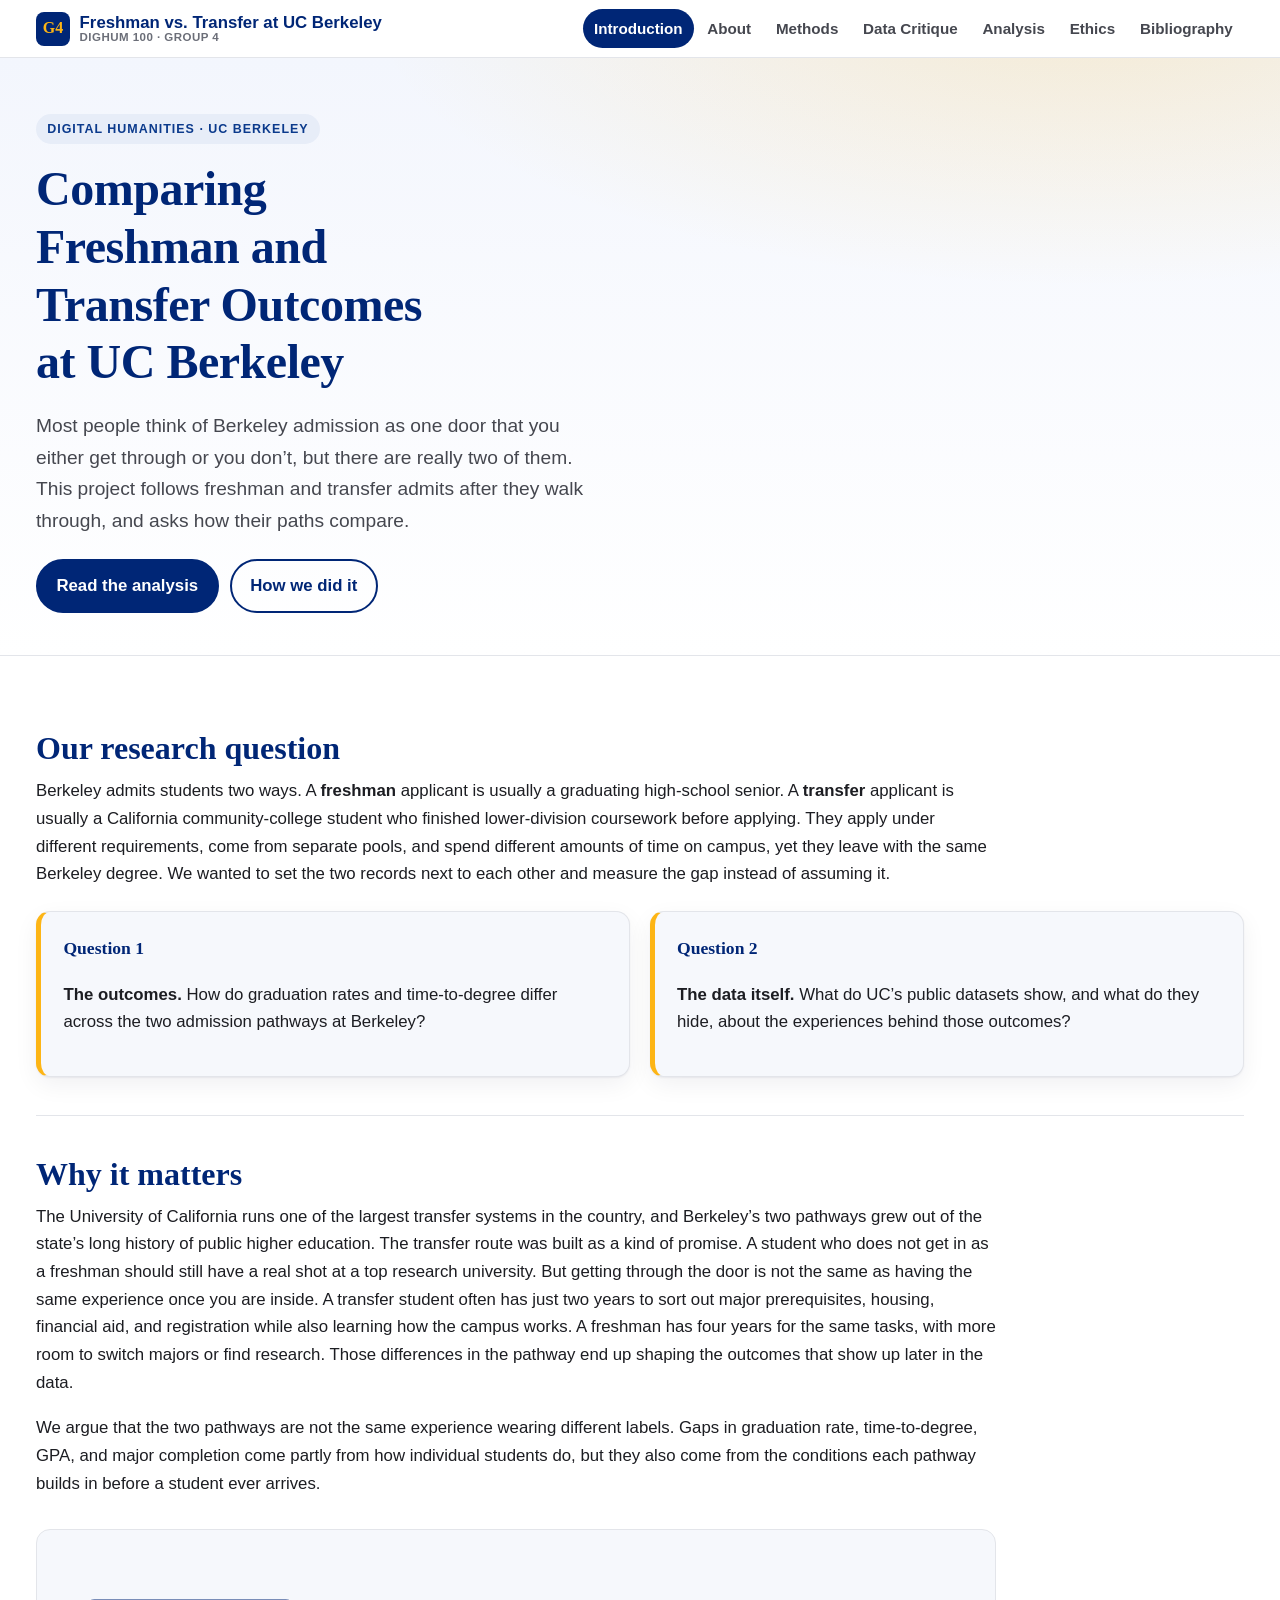
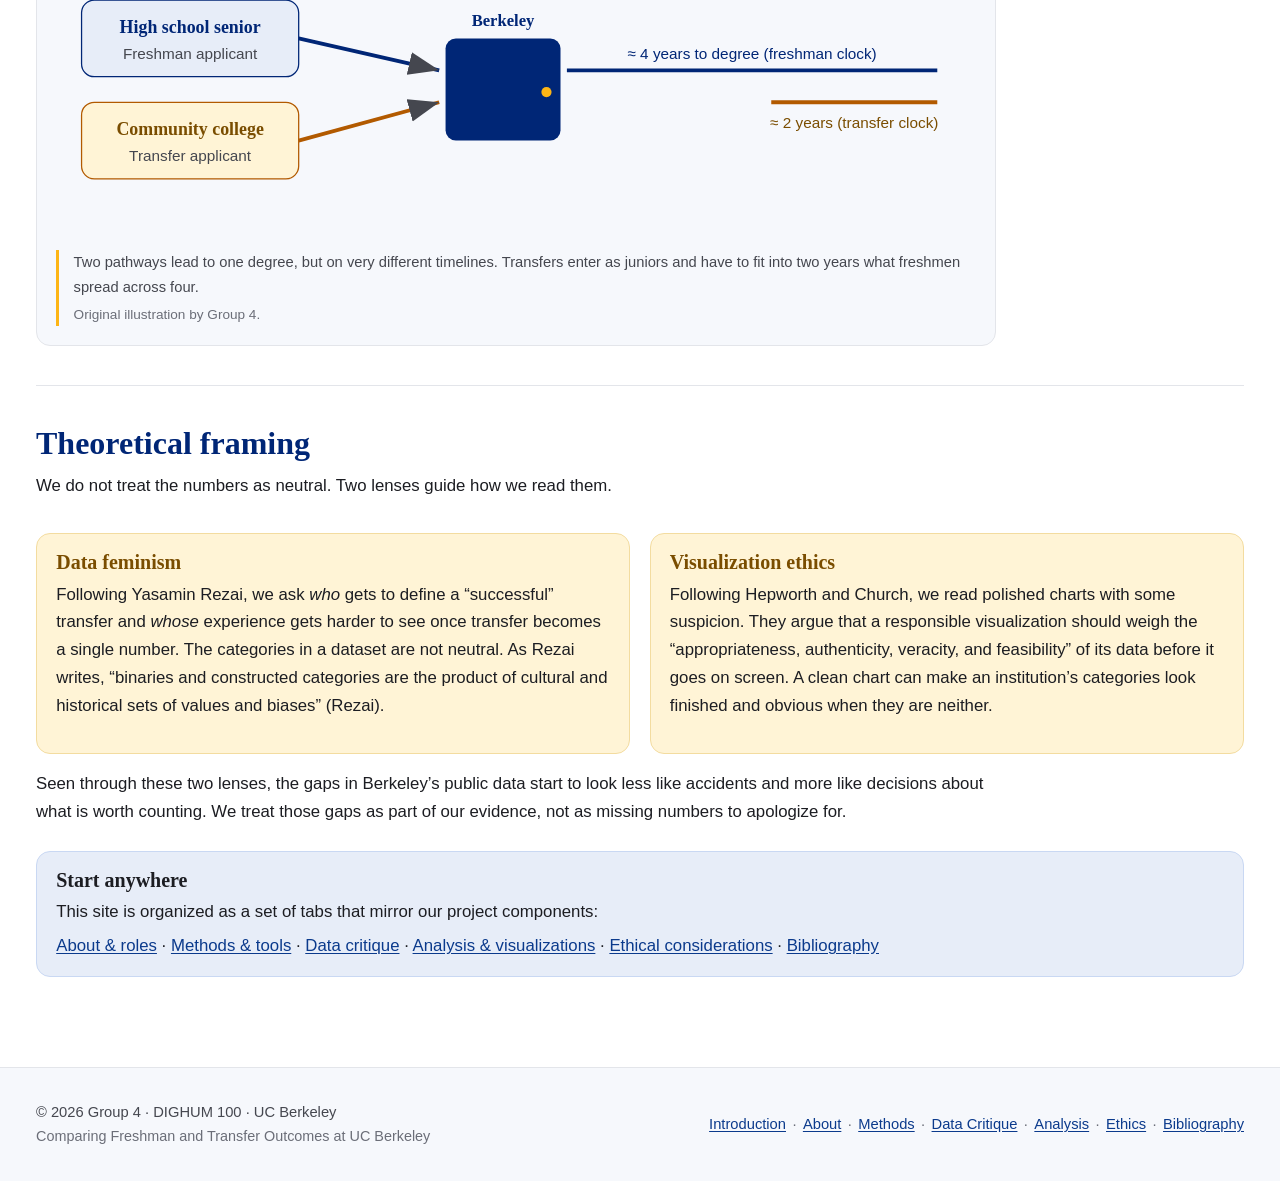
==== index.html @ 66c470dd "Group 4 DH website" ====
<!DOCTYPE html>
<html lang="en">
<head>
  <meta charset="UTF-8" />
  <meta name="viewport" content="width=device-width, initial-scale=1.0" />
  <title>Introduction · Freshman vs. Transfer Outcomes at UC Berkeley</title>
  <meta name="description" content="A Digital Humanities project (DIGHUM 100, Group 4) comparing graduation, time-to-degree, GPA, and major outcomes for UC Berkeley's freshman and transfer admits, and asking what the public data shows and hides." />
  <link rel="stylesheet" href="assets/css/styles.css" />
</head>
<body>
  <a class="skip-link" href="#main">Skip to main content</a>

  <header class="site-header">
    <div class="nav-wrap">
      <a class="brand" href="index.html">
        <span class="mark" aria-hidden="true">G4</span>
        <span class="brand-text">Freshman vs. Transfer at UC&nbsp;Berkeley<small>DIGHUM 100 · Group 4</small></span>
      </a>
      <nav class="site-nav" aria-label="Primary">
        <ul>
          <li><a href="index.html" aria-current="page">Introduction</a></li>
          <li><a href="about.html">About</a></li>
          <li><a href="methods.html">Methods</a></li>
          <li><a href="data-critique.html">Data Critique</a></li>
          <li><a href="analysis.html">Analysis</a></li>
          <li><a href="ethics.html">Ethics</a></li>
          <li><a href="bibliography.html">Bibliography</a></li>
        </ul>
      </nav>
    </div>
  </header>

  <section class="hero">
    <div class="hero-inner">
      <span class="eyebrow">Digital Humanities · UC Berkeley</span>
      <h1>Comparing Freshman and Transfer Outcomes at UC&nbsp;Berkeley</h1>
      <p class="lead">Most people think of Berkeley admission as one door that you either get through or you
        don’t, but there are really two of them. This project follows freshman and transfer admits after they
        walk through, and asks how their paths compare.</p>
      <div class="btn-row">
        <a class="btn" href="analysis.html">Read the analysis</a>
        <a class="btn secondary" href="methods.html">How we did it</a>
      </div>
    </div>
  </section>

  <main id="main" class="container">

    <div class="prose-wide">
      <h2>Our research question</h2>
      <p>Berkeley admits students two ways. A <strong>freshman</strong> applicant is usually a graduating
        high-school senior. A <strong>transfer</strong> applicant is usually a California community-college
        student who finished lower-division coursework before applying. They apply under different requirements,
        come from separate pools, and spend different amounts of time on campus, yet they leave with the same
        Berkeley degree. We wanted to set the two records next to each other and measure the gap instead of
        assuming it.</p>
    </div>

    <div class="grid grid-2" style="margin-top:1.4rem">
      <div class="card rq">
        <p class="num">Question 1</p>
        <p><strong>The outcomes.</strong> How do graduation rates and time-to-degree differ across the two
          admission pathways at Berkeley?</p>
      </div>
      <div class="card rq">
        <p class="num">Question 2</p>
        <p><strong>The data itself.</strong> What do UC’s public datasets show, and what do they hide, about the
          experiences behind those outcomes?</p>
      </div>
    </div>

    <hr class="rule" />

    <div class="prose-wide">
      <h2>Why it matters</h2>
      <p>The University of California runs one of the largest transfer systems in the country, and Berkeley’s two
        pathways grew out of the state’s long history of public higher education. The transfer route was built as
        a kind of promise. A student who does not get in as a freshman should still have a real shot at a top
        research university. But getting through the door is not the same as having the same experience once you
        are inside. A transfer student often has just two years to sort out major prerequisites, housing,
        financial aid, and registration while also learning how the campus works. A freshman has four years for
        the same tasks, with more room to switch majors or find research. Those differences in the pathway end up
        shaping the outcomes that show up later in the data.</p>
      <p>We argue that the two pathways are not the same experience wearing different labels. Gaps in graduation
        rate, time-to-degree, GPA, and major completion come partly from how individual students do, but they
        also come from the conditions each pathway builds in before a student ever arrives.</p>
    </div>

    <figure class="figure float-wide diagram" aria-labelledby="doors-cap">
      <svg viewBox="0 0 720 220" role="img" aria-labelledby="doors-title doors-desc" width="100%">
        <title id="doors-title">Two admission pathways into UC Berkeley</title>
        <desc id="doors-desc">A diagram showing two doors. One is a freshman pathway from high school and the
          other is a transfer pathway from community college. Both lead to the same Berkeley degree, but along
          different timelines.</desc>
        <!-- freshman path -->
        <rect x="20" y="40" width="170" height="60" rx="10" fill="#e7edf8" stroke="#002676"/>
        <text x="105" y="66" text-anchor="middle" font-family="Georgia, serif" font-weight="700" fill="#002676" font-size="14">High school senior</text>
        <text x="105" y="86" text-anchor="middle" fill="#45474f" font-size="12">Freshman applicant</text>
        <!-- transfer path -->
        <rect x="20" y="120" width="170" height="60" rx="10" fill="#fff4d6" stroke="#b25a00"/>
        <text x="105" y="146" text-anchor="middle" font-family="Georgia, serif" font-weight="700" fill="#7a4d00" font-size="14">Community college</text>
        <text x="105" y="166" text-anchor="middle" fill="#45474f" font-size="12">Transfer applicant</text>
        <!-- arrows -->
        <line x1="190" y1="70" x2="300" y2="95" stroke="#002676" stroke-width="3" marker-end="url(#ar)"/>
        <line x1="190" y1="150" x2="300" y2="120" stroke="#b25a00" stroke-width="3" marker-end="url(#ar)"/>
        <defs>
          <marker id="ar" markerWidth="10" markerHeight="10" refX="8" refY="3" orient="auto">
            <path d="M0,0 L8,3 L0,6 Z" fill="#45474f"/>
          </marker>
        </defs>
        <!-- the door -->
        <rect x="305" y="70" width="90" height="80" rx="8" fill="#002676"/>
        <circle cx="384" cy="112" r="4" fill="#fdb515"/>
        <text x="350" y="60" text-anchor="middle" fill="#002676" font-family="Georgia, serif" font-size="13" font-weight="700">Berkeley</text>
        <!-- timelines -->
        <line x1="400" y1="95" x2="690" y2="95" stroke="#002676" stroke-width="3"/>
        <text x="545" y="86" text-anchor="middle" fill="#002676" font-size="12">≈ 4 years to degree (freshman clock)</text>
        <line x1="560" y1="120" x2="690" y2="120" stroke="#b25a00" stroke-width="3"/>
        <text x="625" y="140" text-anchor="middle" fill="#7a4d00" font-size="12">≈ 2 years (transfer clock)</text>
      </svg>
      <figcaption id="doors-cap">Two pathways lead to one degree, but on very different timelines. Transfers
        enter as juniors and have to fit into two years what freshmen spread across four.
        <span class="src">Original illustration by Group 4.</span></figcaption>
    </figure>

    <hr class="rule" />

    <div class="prose-wide">
      <h2>Theoretical framing</h2>
      <p>We do not treat the numbers as neutral. Two lenses guide how we read them.</p>
    </div>

    <div class="grid grid-2">
      <div class="callout lens" style="margin:1rem 0">
        <h3>Data feminism</h3>
        <p>Following Yasamin Rezai, we ask <em>who</em> gets to define a “successful” transfer and <em>whose</em>
          experience gets harder to see once transfer becomes a single number. The categories in a dataset are
          not neutral. As Rezai writes, “binaries and constructed categories are the product of cultural and
          historical sets of values and biases” (Rezai).</p>
      </div>
      <div class="callout lens" style="margin:1rem 0">
        <h3>Visualization ethics</h3>
        <p>Following Hepworth and Church, we read polished charts with some suspicion. They argue that a
          responsible visualization should weigh the “appropriateness, authenticity, veracity, and feasibility”
          of its data before it goes on screen. A clean chart can make an institution’s categories look finished
          and obvious when they are neither.</p>
      </div>
    </div>

    <p class="prose-wide">Seen through these two lenses, the gaps in Berkeley’s public data start to look less
      like accidents and more like decisions about what is worth counting. We treat those gaps as part of our
      evidence, not as missing numbers to apologize for.</p>

    <div class="callout note">
      <h3>Start anywhere</h3>
      <p style="margin-bottom:.4rem">This site is organized as a set of tabs that mirror our project components:</p>
      <p style="margin:0">
        <a href="about.html">About &amp; roles</a> ·
        <a href="methods.html">Methods &amp; tools</a> ·
        <a href="data-critique.html">Data critique</a> ·
        <a href="analysis.html">Analysis &amp; visualizations</a> ·
        <a href="ethics.html">Ethical considerations</a> ·
        <a href="bibliography.html">Bibliography</a>
      </p>
    </div>

  </main>

  <footer class="site-footer">
    <div class="footer-inner">
      <div>© 2026 Group 4 · DIGHUM 100 · UC Berkeley<br>
        <span class="muted small">Comparing Freshman and Transfer Outcomes at UC Berkeley</span></div>
      <nav aria-label="Footer">
        <a href="index.html">Introduction</a><span class="footer-sep" aria-hidden="true">·</span><a href="about.html">About</a><span class="footer-sep" aria-hidden="true">·</span><a href="methods.html">Methods</a><span class="footer-sep" aria-hidden="true">·</span><a href="data-critique.html">Data Critique</a><span class="footer-sep" aria-hidden="true">·</span><a href="analysis.html">Analysis</a><span class="footer-sep" aria-hidden="true">·</span><a href="ethics.html">Ethics</a><span class="footer-sep" aria-hidden="true">·</span><a href="bibliography.html">Bibliography</a>
      </nav>
    </div>
  </footer>
</body>
</html>
---- assets/css/styles.css ----
/* =========================================================================
   Comparing Freshman and Transfer Outcomes at UC Berkeley
   DIGHUM 100 — Group 4
   Shared stylesheet for all pages.
   Palette: UC Berkeley "Berkeley Blue" + "California Gold" (used as accents
   only; gold never carries body text because gold-on-white fails contrast).
   ========================================================================= */

:root {
  --berkeley-blue: #002676;
  --blue-700: #0b3a8c;
  --blue-100: #e7edf8;
  --gold: #fdb515;
  --gold-soft: #fff4d6;
  --ink: #1c1d22;
  --ink-soft: #45474f;
  --muted: #6b6e78;
  --line: #e3e5ea;
  --bg: #ffffff;
  --bg-alt: #f6f8fc;
  --good: #1d7a46;
  --warn: #b25a00;

  --maxw: 78rem;
  --readw: 44rem;          /* comfortable measure for long-form prose */
  --radius: 14px;
  --radius-sm: 8px;
  --shadow: 0 1px 2px rgba(8, 20, 48, .06), 0 8px 24px rgba(8, 20, 48, .06);

  --serif: "Iowan Old Style", "Palatino Linotype", Palatino, Georgia, "Times New Roman", serif;
  --sans: -apple-system, BlinkMacSystemFont, "Segoe UI", Roboto, Helvetica, Arial, sans-serif;
}

/* ---------- reset-ish ---------- */
*, *::before, *::after { box-sizing: border-box; }
html { scroll-behavior: smooth; -webkit-text-size-adjust: 100%; }
@media (prefers-reduced-motion: reduce) {
  html { scroll-behavior: auto; }
  * { animation-duration: .001ms !important; transition-duration: .001ms !important; }
}
body {
  margin: 0;
  font-family: var(--sans);
  color: var(--ink);
  background: var(--bg);
  line-height: 1.65;
  font-size: 1.05rem;
}
img, svg, canvas, iframe { max-width: 100%; }
img { height: auto; }

/* ---------- accessibility helpers ---------- */
.skip-link {
  position: absolute; left: -999px; top: 0; z-index: 100;
  background: var(--berkeley-blue); color: #fff; padding: .7rem 1rem;
  border-radius: 0 0 var(--radius-sm) 0; font-weight: 600;
}
.skip-link:focus { left: 0; }
.visually-hidden {
  position: absolute !important; width: 1px; height: 1px;
  padding: 0; margin: -1px; overflow: hidden; clip: rect(0 0 0 0); white-space: nowrap; border: 0;
}
/* Focus ring uses Berkeley blue (13.6:1 on white, WCAG 2.2 SC 1.4.11 pass) with a
   gold halo so it also reads on dark surfaces like the nav pills. */
:focus-visible { outline: 3px solid var(--berkeley-blue); outline-offset: 2px; box-shadow: 0 0 0 5px rgba(253,181,21,.5); border-radius: 4px; }

/* ---------- links & headings ---------- */
a { color: var(--blue-700); text-underline-offset: 2px; }
a:hover { color: var(--berkeley-blue); }
h1, h2, h3, h4 { font-family: var(--serif); line-height: 1.2; color: var(--berkeley-blue); }
h1 { font-size: clamp(1.9rem, 1.2rem + 2.6vw, 3rem); margin: 0 0 .4em; letter-spacing: -.01em; }
h2 { font-size: clamp(1.4rem, 1.1rem + 1.4vw, 2rem); margin: 2.2rem 0 .6rem; }
h3 { font-size: 1.25rem; margin: 1.6rem 0 .4rem; color: var(--ink); }
p { margin: 0 0 1.1rem; }
.lead { font-size: 1.2rem; color: var(--ink-soft); }
.muted { color: var(--muted); }
.small { font-size: .9rem; }

/* ---------- header / nav ---------- */
.site-header {
  position: sticky; top: 0; z-index: 50;
  background: rgba(255,255,255,.92);
  backdrop-filter: saturate(140%) blur(8px);
  border-bottom: 1px solid var(--line);
}
.nav-wrap {
  max-width: var(--maxw); margin: 0 auto; padding: .55rem 1.25rem;
  display: flex; align-items: center; gap: 1rem; flex-wrap: wrap;
}
.brand { display: flex; align-items: center; gap: .6rem; text-decoration: none; color: var(--berkeley-blue); font-weight: 700; }
.brand .mark {
  width: 34px; height: 34px; border-radius: 8px; flex: none;
  background: var(--berkeley-blue);
  display: grid; place-items: center; color: var(--gold); font-family: var(--serif); font-weight: 800; font-size: 1rem;
}
.brand .brand-text { display: flex; flex-direction: column; line-height: 1.05; }
.brand .brand-text small { font-weight: 600; color: var(--muted); font-size: .72rem; letter-spacing: .04em; text-transform: uppercase; }
.site-nav { margin-left: auto; }
.site-nav ul { list-style: none; display: flex; flex-wrap: wrap; gap: .15rem; margin: 0; padding: 0; }
.site-nav a {
  display: block; padding: .45rem .7rem; border-radius: 999px; text-decoration: none;
  color: var(--ink-soft); font-weight: 600; font-size: .95rem;
}
.site-nav a:hover { background: var(--blue-100); color: var(--berkeley-blue); }
.site-nav a[aria-current="page"] { background: var(--berkeley-blue); color: #fff; }

/* ---------- layout ---------- */
.container { max-width: var(--maxw); margin: 0 auto; padding: 2.4rem 1.25rem 4rem; }
.prose { max-width: var(--readw); }
.prose-wide { max-width: 60rem; }
section { scroll-margin-top: 5rem; }

/* ---------- hero ---------- */
.hero {
  background:
    radial-gradient(1200px 480px at 85% -10%, rgba(253,181,21,.18), transparent 60%),
    linear-gradient(180deg, #f3f6fd 0%, #ffffff 100%);
  border-bottom: 1px solid var(--line);
}
.hero-inner { max-width: var(--maxw); margin: 0 auto; padding: 3.5rem 1.25rem 2.6rem; }
.hero .eyebrow {
  display: inline-block; font-weight: 700; letter-spacing: .08em; text-transform: uppercase;
  font-size: .78rem; color: var(--blue-700); background: var(--blue-100);
  padding: .3rem .7rem; border-radius: 999px; margin-bottom: 1rem;
}
.hero h1 { max-width: 18ch; }
.hero .lead { max-width: 52ch; }

/* ---------- buttons ---------- */
.btn {
  display: inline-flex; align-items: center; gap: .5rem;
  background: var(--berkeley-blue); color: #fff; text-decoration: none;
  padding: .7rem 1.15rem; border-radius: 999px; font-weight: 700; border: 2px solid var(--berkeley-blue);
}
.btn:hover { background: var(--blue-700); color: #fff; }
.btn.secondary { background: transparent; color: var(--berkeley-blue); }
.btn.secondary:hover { background: var(--blue-100); color: var(--berkeley-blue); }
.btn-row { display: flex; flex-wrap: wrap; gap: .7rem; margin-top: 1.4rem; }

/* ---------- cards & grids ---------- */
.grid { display: grid; gap: 1.2rem; }
.grid-2 { grid-template-columns: repeat(auto-fit, minmax(15rem, 1fr)); }
.grid-3 { grid-template-columns: repeat(auto-fit, minmax(16rem, 1fr)); }
.card {
  background: var(--bg); border: 1px solid var(--line); border-radius: var(--radius);
  padding: 1.4rem; box-shadow: var(--shadow);
}
.card h3 { margin-top: 0; }

/* question cards on the home page */
.rq { border-left: 5px solid var(--gold); background: var(--bg-alt); }
.rq .num { font-family: var(--serif); font-weight: 800; color: var(--berkeley-blue); font-size: 1.1rem; }

/* ---------- bios ---------- */
.bio-card { display: flex; flex-direction: column; gap: .5rem; }
.bio-head { display: flex; align-items: center; gap: .8rem; }
.avatar {
  width: 52px; height: 52px; border-radius: 50%; flex: none;
  background: var(--berkeley-blue); color: var(--gold);
  display: grid; place-items: center; font-family: var(--serif); font-weight: 800; font-size: 1.2rem;
}
.bio-card .role { font-weight: 700; color: var(--blue-700); font-size: .9rem; }
.tag {
  display: inline-block; font-size: .8rem; font-weight: 600;
  background: var(--blue-100); color: var(--blue-700); padding: .2rem .55rem; border-radius: 999px; margin: .15rem .15rem 0 0;
}

/* ---------- figures & charts ("splitting-a-sentence") ---------- */
figure.figure { margin: 2rem 0; }
.figure.float-wide { max-width: 60rem; }
.chart-box {
  position: relative; background: var(--bg); border: 1px solid var(--line);
  border-radius: var(--radius); padding: 1rem 1.1rem 1.2rem; box-shadow: var(--shadow);
}
.chart-box canvas { width: 100% !important; }
.chart-title { font-family: var(--serif); font-weight: 700; color: var(--berkeley-blue); margin: .1rem 0 .2rem; font-size: 1.1rem; }
figcaption {
  font-size: .92rem; color: var(--ink-soft); margin-top: .7rem; padding-left: .9rem;
  border-left: 3px solid var(--gold);
}
figcaption .src { color: var(--muted); display: block; margin-top: .3rem; font-size: .85rem; }
details.data-table { margin-top: .7rem; }
details.data-table summary { cursor: pointer; font-weight: 600; color: var(--blue-700); font-size: .9rem; }
table.tbl { border-collapse: collapse; width: 100%; margin-top: .6rem; font-size: .9rem; }
table.tbl th, table.tbl td { border: 1px solid var(--line); padding: .4rem .6rem; text-align: left; }
table.tbl th { background: var(--bg-alt); }

/* ---------- callouts ---------- */
.callout { border-radius: var(--radius); padding: 1rem 1.2rem; margin: 1.6rem 0; border: 1px solid var(--line); }
.callout h3 { margin-top: 0; }
.callout.note { background: var(--blue-100); border-color: #c9d8f3; }
.callout.lens { background: var(--gold-soft); border-color: #f3dca0; }
.callout.lens h3 { color: #7a4d00; }

/* draft / placeholder banner — DELETE before final submission */
.draft-banner {
  background: repeating-linear-gradient(45deg, #fff6e6, #fff6e6 12px, #fdeecb 12px, #fdeecb 24px);
  border: 1px solid #e9c879; color: #7a4d00;
  padding: .7rem 1.1rem; border-radius: var(--radius-sm); font-size: .92rem;
  display: flex; gap: .6rem; align-items: flex-start; margin: 1.4rem 0;
}
.draft-banner strong { color: #6a3d00; }

/* ---------- timeline ---------- */
.timeline { position: relative; margin: 1.6rem 0; padding-left: 1.6rem; border-left: 3px solid var(--blue-100); }
.timeline-item { position: relative; padding: 0 0 1.6rem .4rem; }
.timeline-item::before {
  content: ""; position: absolute; left: calc(-1.6rem - 9px); top: .35rem;
  width: 15px; height: 15px; border-radius: 50%; background: var(--gold); border: 3px solid #fff; box-shadow: 0 0 0 2px var(--gold);
}
.timeline-item .yr { font-family: var(--serif); font-weight: 800; color: var(--berkeley-blue); }
.timeline-item h3 { margin: .1rem 0 .2rem; }

/* ---------- diagram / illustration figures ---------- */
.diagram { background: var(--bg-alt); border: 1px solid var(--line); border-radius: var(--radius); padding: 1.2rem; overflow-x: auto; }
.table-scroll { overflow-x: auto; }

/* ---------- bibliography ---------- */
.bib-group { margin-bottom: 1.8rem; }
.bib-list { list-style: none; padding: 0; margin: 0; }
.bib-list li {
  padding-left: 2.2rem; text-indent: -2.2rem; /* hanging indent, MLA-style */
  margin-bottom: 1rem; line-height: 1.55;
}
.bib-list li a { word-break: break-word; }

/* ---------- misc ---------- */
.kicker { text-transform: uppercase; letter-spacing: .08em; font-size: .8rem; font-weight: 700; color: var(--blue-700); }
hr.rule { border: 0; border-top: 1px solid var(--line); margin: 2.4rem 0; }
.toc { font-size: .95rem; }
.toc a { display: inline-block; padding: .2rem .1rem; }

/* ---------- footer ---------- */
.site-footer { border-top: 1px solid var(--line); background: var(--bg-alt); }
.footer-inner {
  max-width: var(--maxw); margin: 0 auto; padding: 2rem 1.25rem;
  display: flex; flex-wrap: wrap; gap: 1rem 2rem; justify-content: space-between; align-items: center;
  color: var(--ink-soft); font-size: .92rem;
}
.footer-inner nav { display: flex; flex-wrap: wrap; align-items: center; gap: .1rem .4rem; }
.footer-inner nav a { white-space: nowrap; }
.footer-inner nav .footer-sep { color: var(--muted); }

/* ---------- responsive ---------- */
@media (max-width: 720px) {
  body { font-size: 1rem; }
  .site-nav { width: 100%; margin-left: 0; }
  .site-nav ul { justify-content: flex-start; }
  .hero-inner { padding-top: 2.4rem; }
  table.tbl { font-size: .9rem; }
  .table-scroll table.tbl { min-width: 560px; }   /* scroll instead of crushing columns */
  .diagram svg { min-width: 460px; }               /* keep illustration labels legible */
}
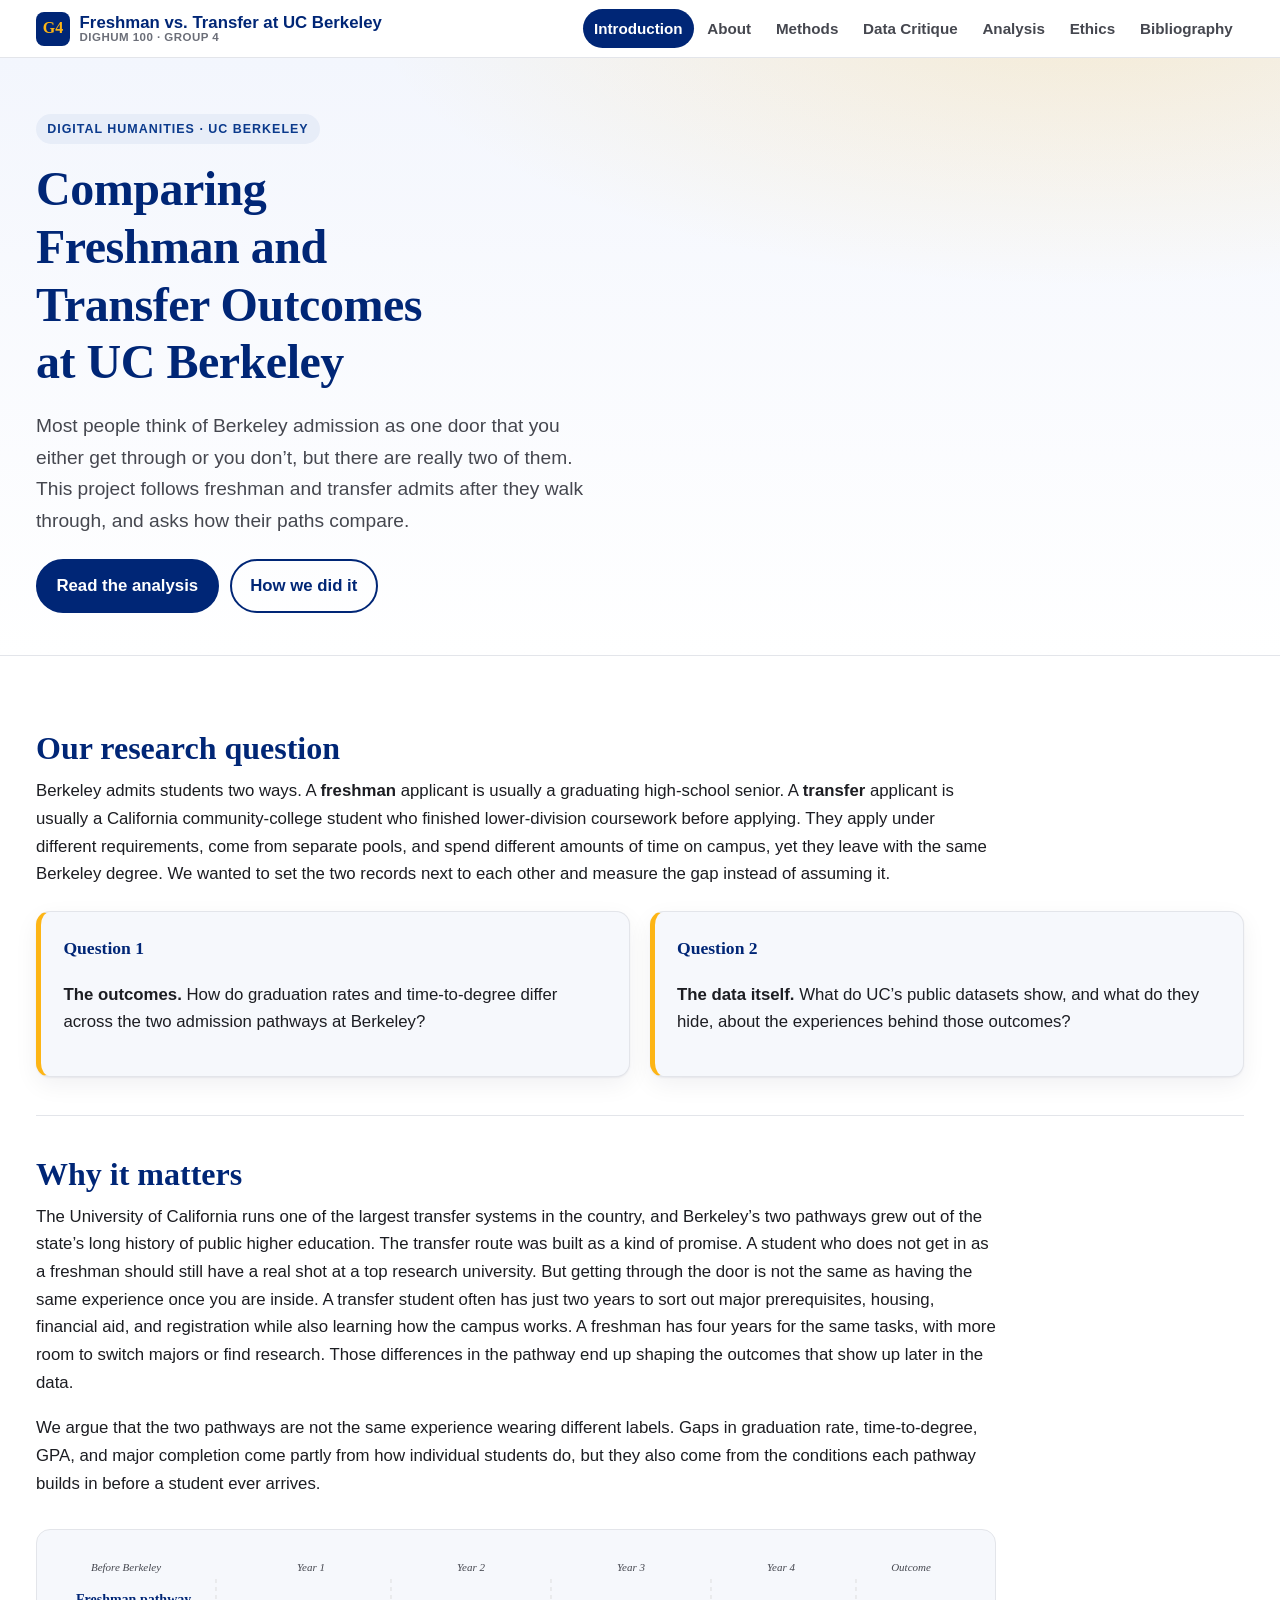
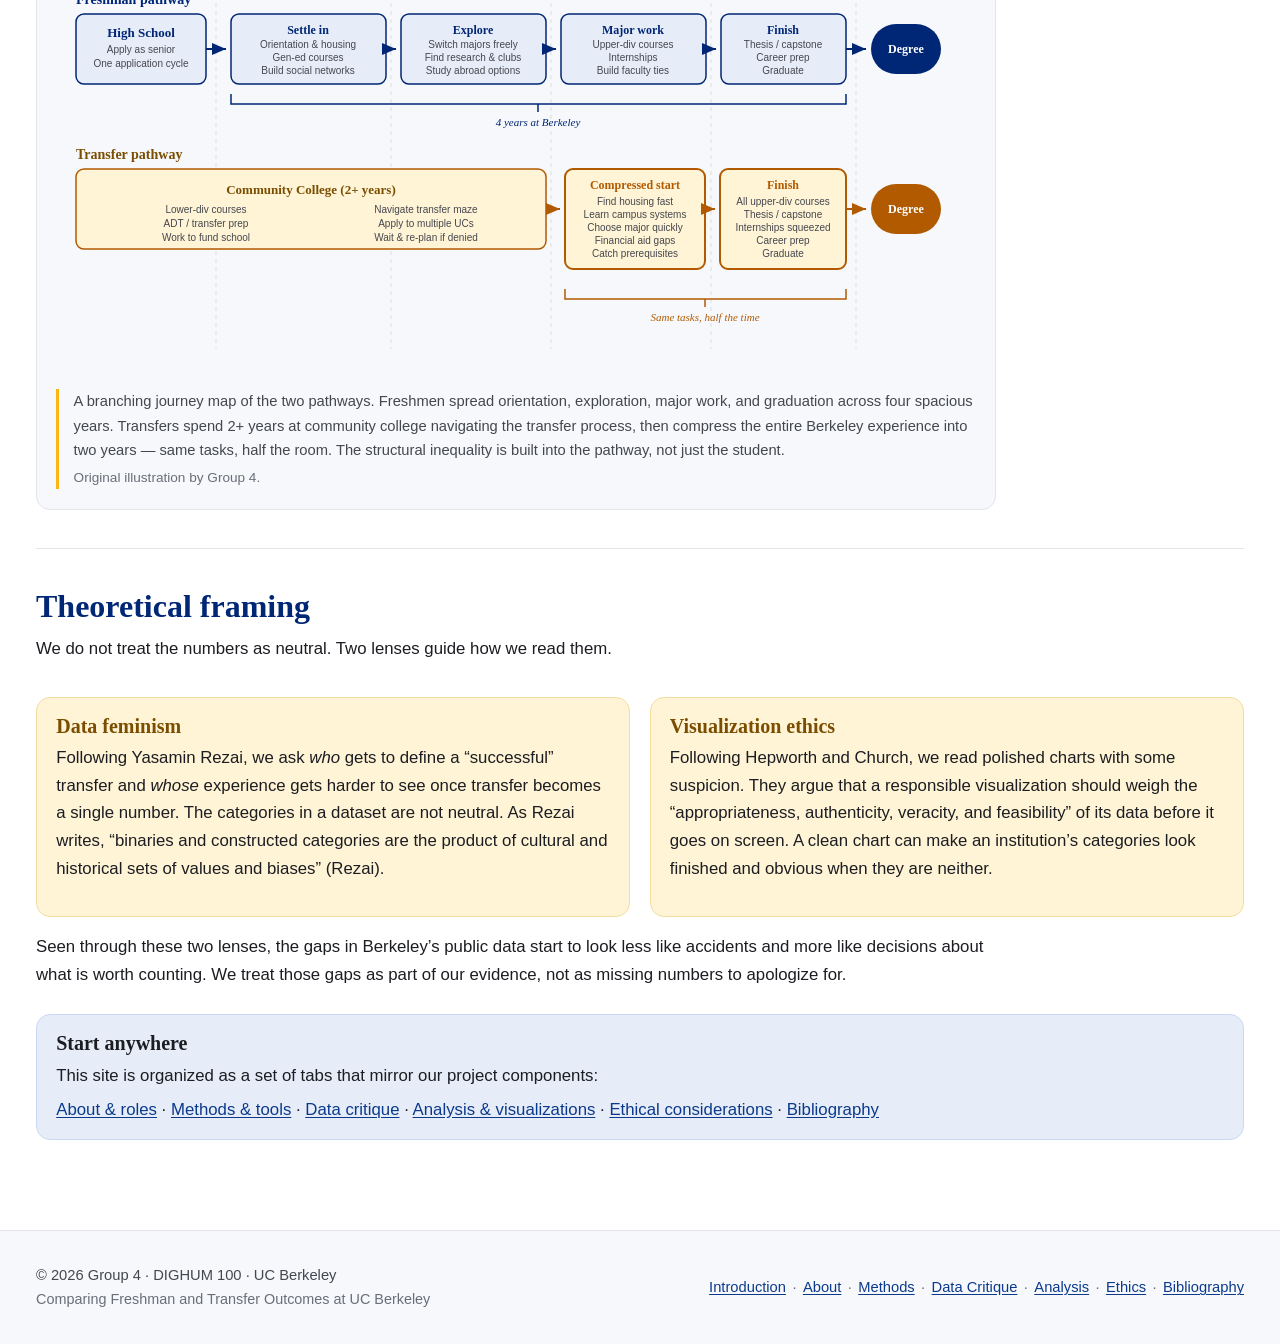
==== commit 90b3e54a: "Replace pathway diagram with branching journey map and update financial pressure chart - Replace sim" ====
--- a/index.html
+++ b/index.html
@@ -87,39 +87,151 @@
     </div>
 
     <figure class="figure float-wide diagram" aria-labelledby="doors-cap">
-      <svg viewBox="0 0 720 220" role="img" aria-labelledby="doors-title doors-desc" width="100%">
-        <title id="doors-title">Two admission pathways into UC Berkeley</title>
-        <desc id="doors-desc">A diagram showing two doors. One is a freshman pathway from high school and the
-          other is a transfer pathway from community college. Both lead to the same Berkeley degree, but along
-          different timelines.</desc>
-        <!-- freshman path -->
-        <rect x="20" y="40" width="170" height="60" rx="10" fill="#e7edf8" stroke="#002676"/>
-        <text x="105" y="66" text-anchor="middle" font-family="Georgia, serif" font-weight="700" fill="#002676" font-size="14">High school senior</text>
-        <text x="105" y="86" text-anchor="middle" fill="#45474f" font-size="12">Freshman applicant</text>
-        <!-- transfer path -->
-        <rect x="20" y="120" width="170" height="60" rx="10" fill="#fff4d6" stroke="#b25a00"/>
-        <text x="105" y="146" text-anchor="middle" font-family="Georgia, serif" font-weight="700" fill="#7a4d00" font-size="14">Community college</text>
-        <text x="105" y="166" text-anchor="middle" fill="#45474f" font-size="12">Transfer applicant</text>
-        <!-- arrows -->
-        <line x1="190" y1="70" x2="300" y2="95" stroke="#002676" stroke-width="3" marker-end="url(#ar)"/>
-        <line x1="190" y1="150" x2="300" y2="120" stroke="#b25a00" stroke-width="3" marker-end="url(#ar)"/>
+      <svg viewBox="0 0 900 420" role="img" aria-labelledby="doors-title doors-desc" width="100%" style="max-width:900px">
+        <title id="doors-title">Branching journey map: freshman vs. transfer pathways</title>
+        <desc id="doors-desc">A branching journey map comparing the freshman and transfer pathways at UC Berkeley. The freshman path spans four spacious years from high school to degree. The transfer path begins at community college, then compresses two years of Berkeley into a narrower space, making the structural inequality visible.</desc>
+
+        <!-- ========== STAGE COLUMN LABELS ========== -->
+        <text x="70" y="22" text-anchor="middle" fill="#45474f" font-size="11" font-family="Georgia, serif" font-style="italic">Before Berkeley</text>
+        <text x="255" y="22" text-anchor="middle" fill="#45474f" font-size="11" font-family="Georgia, serif" font-style="italic">Year 1</text>
+        <text x="415" y="22" text-anchor="middle" fill="#45474f" font-size="11" font-family="Georgia, serif" font-style="italic">Year 2</text>
+        <text x="575" y="22" text-anchor="middle" fill="#45474f" font-size="11" font-family="Georgia, serif" font-style="italic">Year 3</text>
+        <text x="725" y="22" text-anchor="middle" fill="#45474f" font-size="11" font-family="Georgia, serif" font-style="italic">Year 4</text>
+        <text x="855" y="22" text-anchor="middle" fill="#45474f" font-size="11" font-family="Georgia, serif" font-style="italic">Outcome</text>
+
+        <!-- vertical dividers -->
+        <line x1="160" y1="30" x2="160" y2="400" stroke="#ddd" stroke-width="1" stroke-dasharray="4,4"/>
+        <line x1="335" y1="30" x2="335" y2="400" stroke="#ddd" stroke-width="1" stroke-dasharray="4,4"/>
+        <line x1="495" y1="30" x2="495" y2="400" stroke="#ddd" stroke-width="1" stroke-dasharray="4,4"/>
+        <line x1="655" y1="30" x2="655" y2="400" stroke="#ddd" stroke-width="1" stroke-dasharray="4,4"/>
+        <line x1="800" y1="30" x2="800" y2="400" stroke="#ddd" stroke-width="1" stroke-dasharray="4,4"/>
+
+        <!-- ========== FRESHMAN PATH (top, blue) ========== -->
+        <text x="20" y="55" fill="#002676" font-family="Georgia, serif" font-weight="700" font-size="14">Freshman pathway</text>
+
+        <!-- High School -->
+        <rect x="20" y="65" width="130" height="70" rx="8" fill="#e7edf8" stroke="#002676" stroke-width="1.5"/>
+        <text x="85" y="88" text-anchor="middle" font-family="Georgia, serif" font-weight="700" fill="#002676" font-size="13">High School</text>
+        <text x="85" y="104" text-anchor="middle" fill="#45474f" font-size="10">Apply as senior</text>
+        <text x="85" y="118" text-anchor="middle" fill="#45474f" font-size="10">One application cycle</text>
+
+        <!-- Arrow HS → Y1 -->
+        <line x1="150" y1="100" x2="170" y2="100" stroke="#002676" stroke-width="2" marker-end="url(#arBlue)"/>
+
+        <!-- Year 1: Settle in -->
+        <rect x="175" y="65" width="155" height="70" rx="8" fill="#e7edf8" stroke="#002676" stroke-width="1.5"/>
+        <text x="252" y="85" text-anchor="middle" font-family="Georgia, serif" font-weight="700" fill="#002676" font-size="12">Settle in</text>
+        <text x="252" y="99" text-anchor="middle" fill="#45474f" font-size="10">Orientation &amp; housing</text>
+        <text x="252" y="112" text-anchor="middle" fill="#45474f" font-size="10">Gen-ed courses</text>
+        <text x="252" y="125" text-anchor="middle" fill="#45474f" font-size="10">Build social networks</text>
+
+        <!-- Arrow Y1 → Y2 -->
+        <line x1="330" y1="100" x2="340" y2="100" stroke="#002676" stroke-width="2" marker-end="url(#arBlue)"/>
+
+        <!-- Year 2: Explore -->
+        <rect x="345" y="65" width="145" height="70" rx="8" fill="#e7edf8" stroke="#002676" stroke-width="1.5"/>
+        <text x="417" y="85" text-anchor="middle" font-family="Georgia, serif" font-weight="700" fill="#002676" font-size="12">Explore</text>
+        <text x="417" y="99" text-anchor="middle" fill="#45474f" font-size="10">Switch majors freely</text>
+        <text x="417" y="112" text-anchor="middle" fill="#45474f" font-size="10">Find research &amp; clubs</text>
+        <text x="417" y="125" text-anchor="middle" fill="#45474f" font-size="10">Study abroad options</text>
+
+        <!-- Arrow Y2 → Y3 -->
+        <line x1="490" y1="100" x2="500" y2="100" stroke="#002676" stroke-width="2" marker-end="url(#arBlue)"/>
+
+        <!-- Year 3: Major work -->
+        <rect x="505" y="65" width="145" height="70" rx="8" fill="#e7edf8" stroke="#002676" stroke-width="1.5"/>
+        <text x="577" y="85" text-anchor="middle" font-family="Georgia, serif" font-weight="700" fill="#002676" font-size="12">Major work</text>
+        <text x="577" y="99" text-anchor="middle" fill="#45474f" font-size="10">Upper-div courses</text>
+        <text x="577" y="112" text-anchor="middle" fill="#45474f" font-size="10">Internships</text>
+        <text x="577" y="125" text-anchor="middle" fill="#45474f" font-size="10">Build faculty ties</text>
+
+        <!-- Arrow Y3 → Y4 -->
+        <line x1="650" y1="100" x2="660" y2="100" stroke="#002676" stroke-width="2" marker-end="url(#arBlue)"/>
+
+        <!-- Year 4: Finish -->
+        <rect x="665" y="65" width="125" height="70" rx="8" fill="#e7edf8" stroke="#002676" stroke-width="1.5"/>
+        <text x="727" y="85" text-anchor="middle" font-family="Georgia, serif" font-weight="700" fill="#002676" font-size="12">Finish</text>
+        <text x="727" y="99" text-anchor="middle" fill="#45474f" font-size="10">Thesis / capstone</text>
+        <text x="727" y="112" text-anchor="middle" fill="#45474f" font-size="10">Career prep</text>
+        <text x="727" y="125" text-anchor="middle" fill="#45474f" font-size="10">Graduate</text>
+
+        <!-- Arrow Y4 → Degree -->
+        <line x1="790" y1="100" x2="810" y2="100" stroke="#002676" stroke-width="2" marker-end="url(#arBlue)"/>
+
+        <!-- Degree (freshman) -->
+        <rect x="815" y="75" width="70" height="50" rx="25" fill="#002676"/>
+        <text x="850" y="104" text-anchor="middle" fill="#fff" font-family="Georgia, serif" font-weight="700" font-size="12">Degree</text>
+
+        <!-- ========== TRANSFER PATH (bottom, gold/brown) ========== -->
+        <text x="20" y="210" fill="#7a4d00" font-family="Georgia, serif" font-weight="700" font-size="14">Transfer pathway</text>
+
+        <!-- Community College (spans Years 1-2 width) -->
+        <rect x="20" y="220" width="470" height="80" rx="8" fill="#fff4d6" stroke="#b25a00" stroke-width="1.5"/>
+        <text x="255" y="245" text-anchor="middle" font-family="Georgia, serif" font-weight="700" fill="#7a4d00" font-size="13">Community College (2+ years)</text>
+        <text x="150" y="264" text-anchor="middle" fill="#45474f" font-size="10">Lower-div courses</text>
+        <text x="150" y="278" text-anchor="middle" fill="#45474f" font-size="10">ADT / transfer prep</text>
+        <text x="150" y="292" text-anchor="middle" fill="#45474f" font-size="10">Work to fund school</text>
+        <text x="370" y="264" text-anchor="middle" fill="#45474f" font-size="10">Navigate transfer maze</text>
+        <text x="370" y="278" text-anchor="middle" fill="#45474f" font-size="10">Apply to multiple UCs</text>
+        <text x="370" y="292" text-anchor="middle" fill="#45474f" font-size="10">Wait &amp; re-plan if denied</text>
+
+        <!-- Arrow CCC → Y3 -->
+        <line x1="490" y1="260" x2="504" y2="260" stroke="#b25a00" stroke-width="2" marker-end="url(#arGold)"/>
+
+        <!-- Year 3: Compressed start (narrower!) -->
+        <rect x="509" y="220" width="140" height="100" rx="8" fill="#fff4d6" stroke="#b25a00" stroke-width="2"/>
+        <!-- "compressed" label -->
+        <text x="579" y="240" text-anchor="middle" font-family="Georgia, serif" font-weight="700" fill="#b25a00" font-size="12">Compressed start</text>
+        <text x="579" y="256" text-anchor="middle" fill="#45474f" font-size="10">Find housing fast</text>
+        <text x="579" y="269" text-anchor="middle" fill="#45474f" font-size="10">Learn campus systems</text>
+        <text x="579" y="282" text-anchor="middle" fill="#45474f" font-size="10">Choose major quickly</text>
+        <text x="579" y="295" text-anchor="middle" fill="#45474f" font-size="10">Financial aid gaps</text>
+        <text x="579" y="308" text-anchor="middle" fill="#45474f" font-size="10">Catch prerequisites</text>
+
+        <!-- Arrow Y3 → Y4 -->
+        <line x1="649" y1="260" x2="659" y2="260" stroke="#b25a00" stroke-width="2" marker-end="url(#arGold)"/>
+
+        <!-- Year 4: Finish (narrower!) -->
+        <rect x="664" y="220" width="126" height="100" rx="8" fill="#fff4d6" stroke="#b25a00" stroke-width="2"/>
+        <text x="727" y="240" text-anchor="middle" font-family="Georgia, serif" font-weight="700" fill="#b25a00" font-size="12">Finish</text>
+        <text x="727" y="256" text-anchor="middle" fill="#45474f" font-size="10">All upper-div courses</text>
+        <text x="727" y="269" text-anchor="middle" fill="#45474f" font-size="10">Thesis / capstone</text>
+        <text x="727" y="282" text-anchor="middle" fill="#45474f" font-size="10">Internships squeezed</text>
+        <text x="727" y="295" text-anchor="middle" fill="#45474f" font-size="10">Career prep</text>
+        <text x="727" y="308" text-anchor="middle" fill="#45474f" font-size="10">Graduate</text>
+
+        <!-- Arrow Y4 → Degree -->
+        <line x1="790" y1="260" x2="810" y2="260" stroke="#b25a00" stroke-width="2" marker-end="url(#arGold)"/>
+
+        <!-- Degree (transfer) -->
+        <rect x="815" y="235" width="70" height="50" rx="25" fill="#b25a00"/>
+        <text x="850" y="264" text-anchor="middle" fill="#fff" font-family="Georgia, serif" font-weight="700" font-size="12">Degree</text>
+
+        <!-- ========== ANNOTATION: structural compression ========== -->
+        <!-- Bracket showing the compressed space -->
+        <path d="M509,340 L509,350 L790,350 L790,340" fill="none" stroke="#b25a00" stroke-width="1.5"/>
+        <line x1="649" y1="350" x2="649" y2="358" stroke="#b25a00" stroke-width="1.5"/>
+        <text x="649" y="372" text-anchor="middle" fill="#b25a00" font-size="11" font-family="Georgia, serif" font-style="italic">Same tasks, half the time</text>
+
+        <!-- Bracket showing freshman's full space -->
+        <path d="M175,145 L175,155 L790,155 L790,145" fill="none" stroke="#002676" stroke-width="1.5"/>
+        <line x1="482" y1="155" x2="482" y2="163" stroke="#002676" stroke-width="1.5"/>
+        <text x="482" y="177" text-anchor="middle" fill="#002676" font-size="11" font-family="Georgia, serif" font-style="italic">4 years at Berkeley</text>
+
+        <!-- ========== ARROW MARKERS ========== -->
         <defs>
-          <marker id="ar" markerWidth="10" markerHeight="10" refX="8" refY="3" orient="auto">
-            <path d="M0,0 L8,3 L0,6 Z" fill="#45474f"/>
+          <marker id="arBlue" markerWidth="8" markerHeight="8" refX="7" refY="3" orient="auto">
+            <path d="M0,0 L7,3 L0,6 Z" fill="#002676"/>
+          </marker>
+          <marker id="arGold" markerWidth="8" markerHeight="8" refX="7" refY="3" orient="auto">
+            <path d="M0,0 L7,3 L0,6 Z" fill="#b25a00"/>
           </marker>
         </defs>
-        <!-- the door -->
-        <rect x="305" y="70" width="90" height="80" rx="8" fill="#002676"/>
-        <circle cx="384" cy="112" r="4" fill="#fdb515"/>
-        <text x="350" y="60" text-anchor="middle" fill="#002676" font-family="Georgia, serif" font-size="13" font-weight="700">Berkeley</text>
-        <!-- timelines -->
-        <line x1="400" y1="95" x2="690" y2="95" stroke="#002676" stroke-width="3"/>
-        <text x="545" y="86" text-anchor="middle" fill="#002676" font-size="12">≈ 4 years to degree (freshman clock)</text>
-        <line x1="560" y1="120" x2="690" y2="120" stroke="#b25a00" stroke-width="3"/>
-        <text x="625" y="140" text-anchor="middle" fill="#7a4d00" font-size="12">≈ 2 years (transfer clock)</text>
       </svg>
-      <figcaption id="doors-cap">Two pathways lead to one degree, but on very different timelines. Transfers
-        enter as juniors and have to fit into two years what freshmen spread across four.
+      <figcaption id="doors-cap">A branching journey map of the two pathways. Freshmen spread orientation, exploration,
+        major work, and graduation across four spacious years. Transfers spend 2+ years at community college navigating
+        the transfer process, then compress the entire Berkeley experience into two years — same tasks, half the room.
+        The structural inequality is built into the pathway, not just the student.
         <span class="src">Original illustration by Group 4.</span></figcaption>
     </figure>
 
--- a/assets/css/styles.css
+++ b/assets/css/styles.css
@@ -155,7 +155,7 @@
 .bio-card { display: flex; flex-direction: column; gap: .5rem; }
 .bio-head { display: flex; align-items: center; gap: .8rem; }
 .avatar {
-  width: 52px; height: 52px; border-radius: 50%; flex: none;
+  width: 52px; height: 52px; border-radius: 50%; flex: none; object-fit: cover;
   background: var(--berkeley-blue); color: var(--gold);
   display: grid; place-items: center; font-family: var(--serif); font-weight: 800; font-size: 1.2rem;
 }
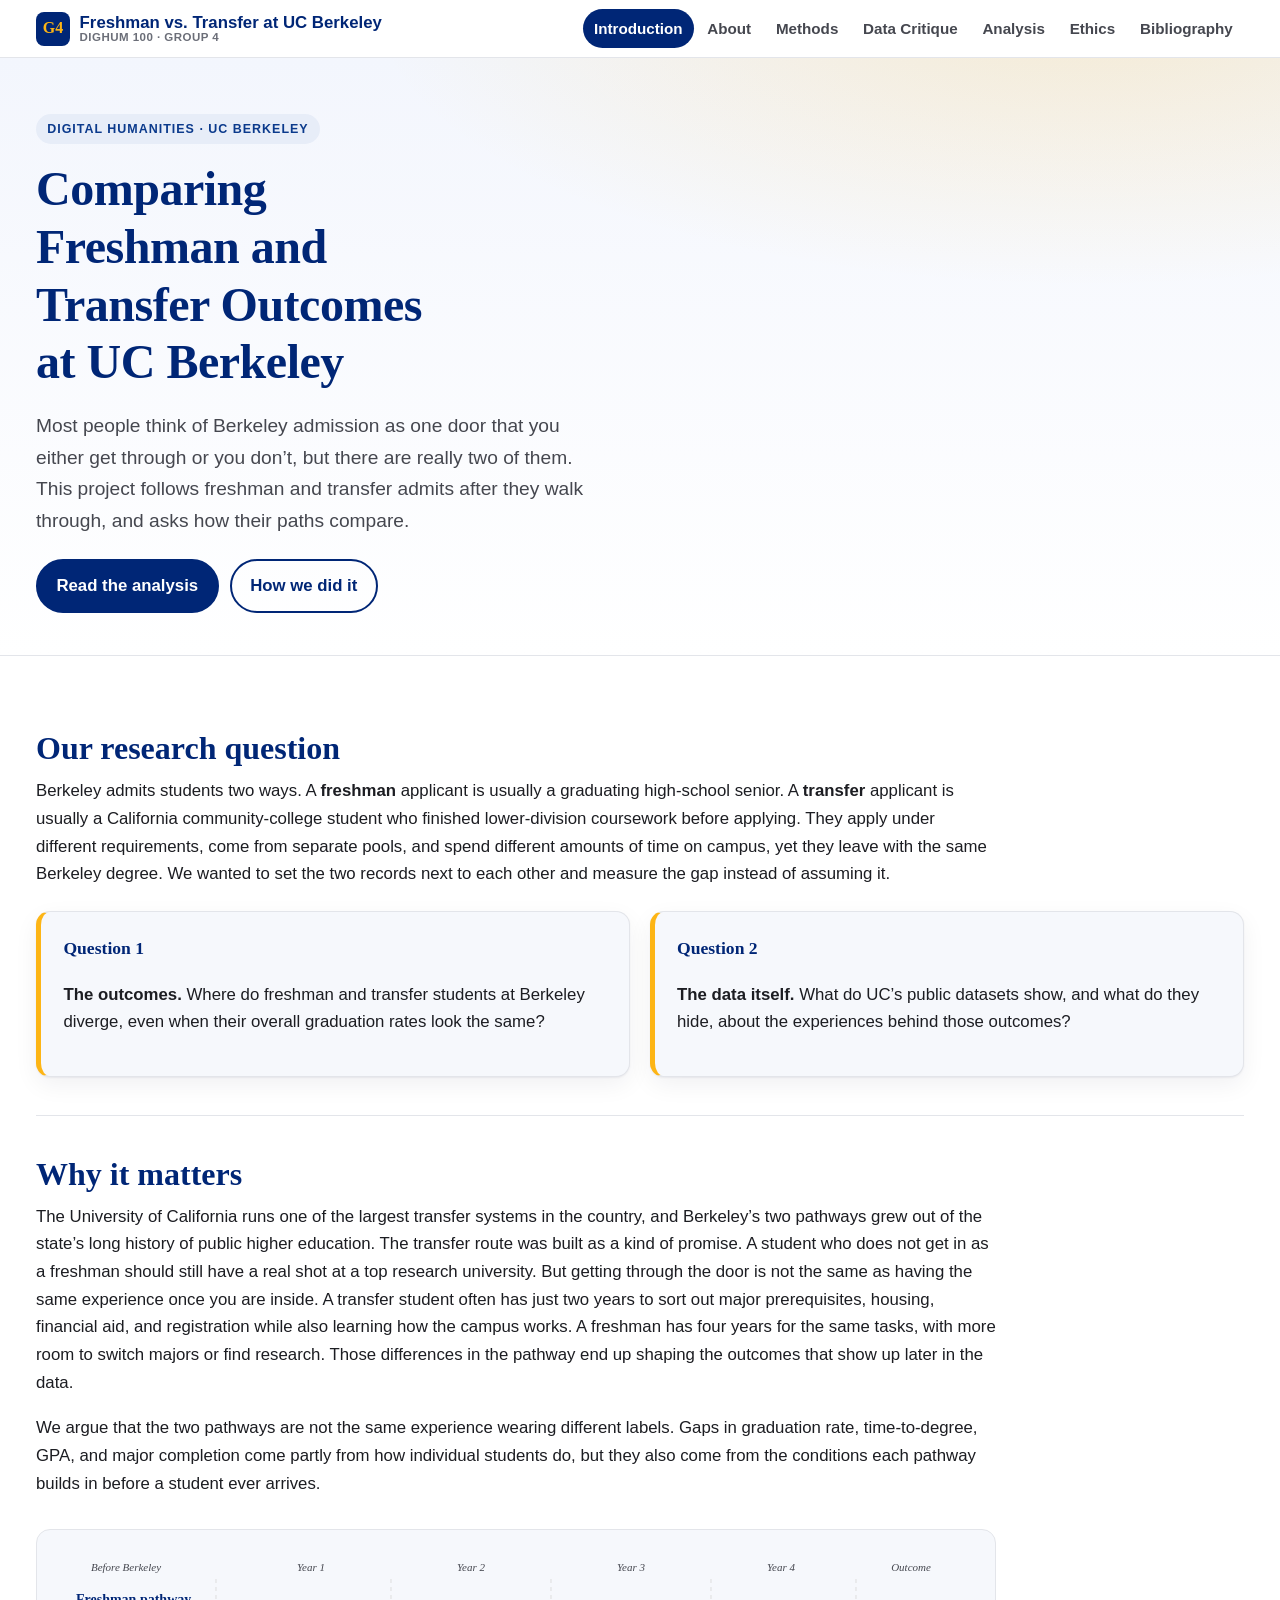
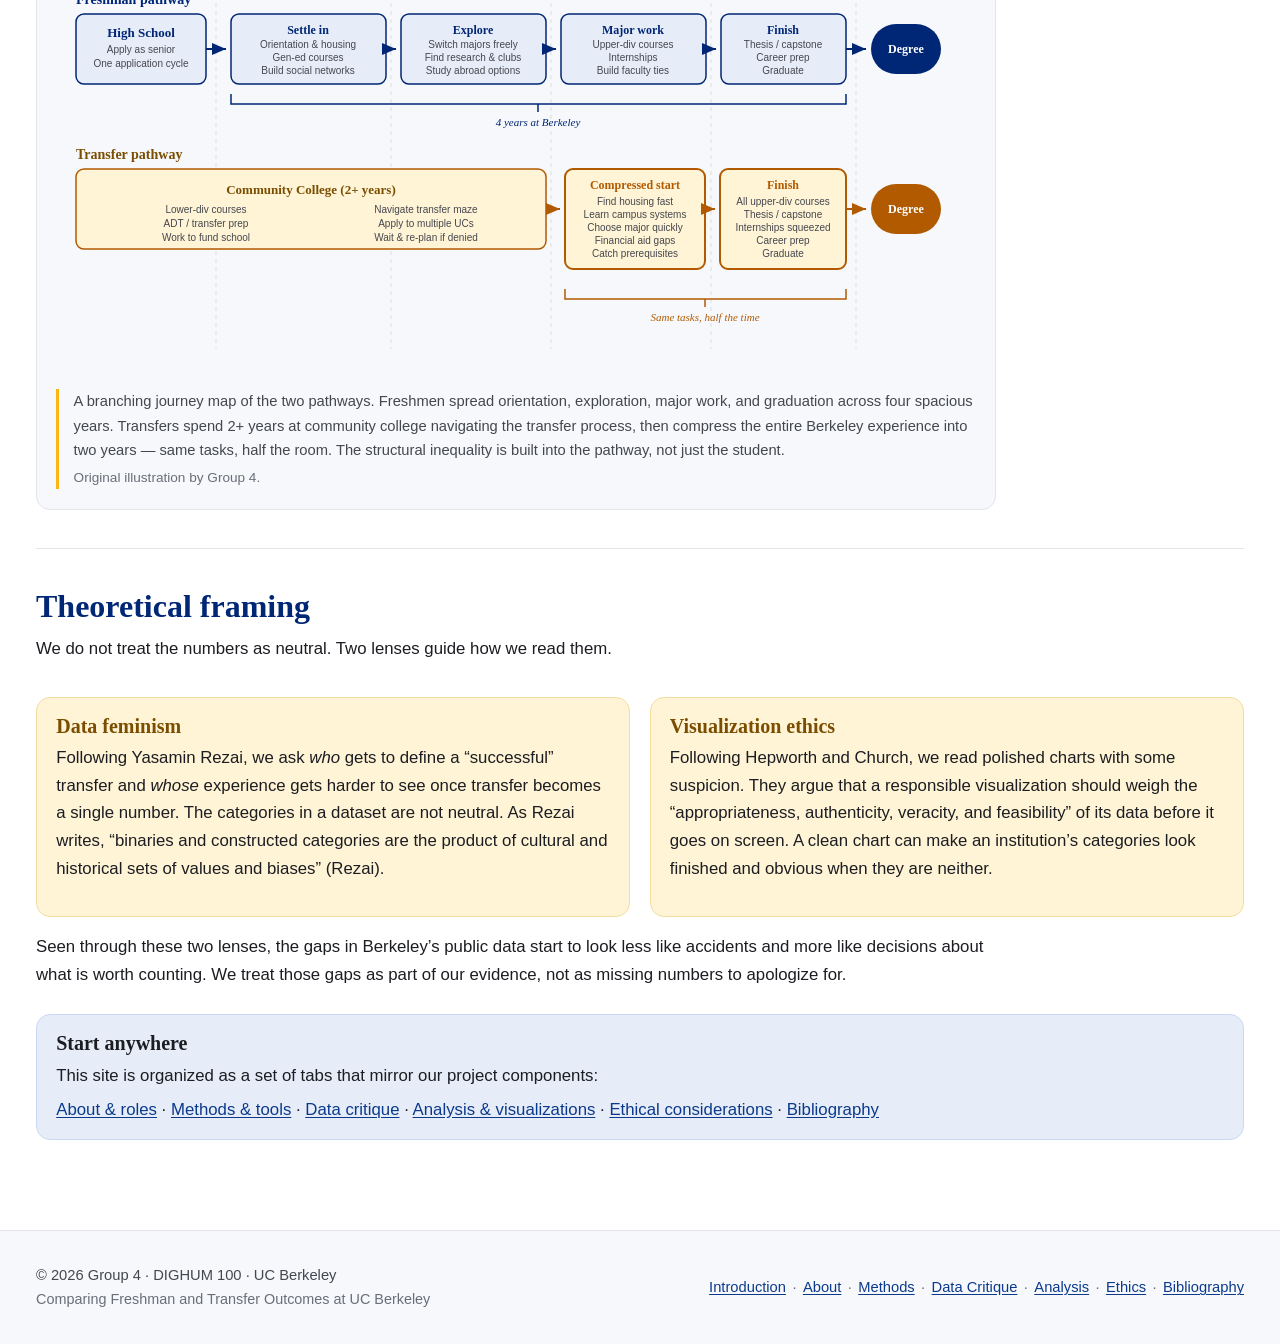
==== commit fe6b2878: "edited research question" ====
--- a/index.html
+++ b/index.html
@@ -1,12 +1,15 @@
 <!DOCTYPE html>
 <html lang="en">
+
 <head>
   <meta charset="UTF-8" />
   <meta name="viewport" content="width=device-width, initial-scale=1.0" />
   <title>Introduction · Freshman vs. Transfer Outcomes at UC Berkeley</title>
-  <meta name="description" content="A Digital Humanities project (DIGHUM 100, Group 4) comparing graduation, time-to-degree, GPA, and major outcomes for UC Berkeley's freshman and transfer admits, and asking what the public data shows and hides." />
+  <meta name="description"
+    content="A Digital Humanities project (DIGHUM 100, Group 4) comparing graduation, time-to-degree, GPA, and major outcomes for UC Berkeley's freshman and transfer admits, and asking what the public data shows and hides." />
   <link rel="stylesheet" href="assets/css/styles.css" />
 </head>
+
 <body>
   <a class="skip-link" href="#main">Skip to main content</a>
 
@@ -59,8 +62,8 @@
     <div class="grid grid-2" style="margin-top:1.4rem">
       <div class="card rq">
         <p class="num">Question 1</p>
-        <p><strong>The outcomes.</strong> How do graduation rates and time-to-degree differ across the two
-          admission pathways at Berkeley?</p>
+        <p><strong>The outcomes.</strong> Where do freshman and transfer students at Berkeley diverge,
+          even when their overall graduation rates look the same?</p>
       </div>
       <div class="card rq">
         <p class="num">Question 2</p>
@@ -87,87 +90,106 @@
     </div>
 
     <figure class="figure float-wide diagram" aria-labelledby="doors-cap">
-      <svg viewBox="0 0 900 420" role="img" aria-labelledby="doors-title doors-desc" width="100%" style="max-width:900px">
+      <svg viewBox="0 0 900 420" role="img" aria-labelledby="doors-title doors-desc" width="100%"
+        style="max-width:900px">
         <title id="doors-title">Branching journey map: freshman vs. transfer pathways</title>
-        <desc id="doors-desc">A branching journey map comparing the freshman and transfer pathways at UC Berkeley. The freshman path spans four spacious years from high school to degree. The transfer path begins at community college, then compresses two years of Berkeley into a narrower space, making the structural inequality visible.</desc>
+        <desc id="doors-desc">A branching journey map comparing the freshman and transfer pathways at UC Berkeley. The
+          freshman path spans four spacious years from high school to degree. The transfer path begins at community
+          college, then compresses two years of Berkeley into a narrower space, making the structural inequality
+          visible.</desc>
 
         <!-- ========== STAGE COLUMN LABELS ========== -->
-        <text x="70" y="22" text-anchor="middle" fill="#45474f" font-size="11" font-family="Georgia, serif" font-style="italic">Before Berkeley</text>
-        <text x="255" y="22" text-anchor="middle" fill="#45474f" font-size="11" font-family="Georgia, serif" font-style="italic">Year 1</text>
-        <text x="415" y="22" text-anchor="middle" fill="#45474f" font-size="11" font-family="Georgia, serif" font-style="italic">Year 2</text>
-        <text x="575" y="22" text-anchor="middle" fill="#45474f" font-size="11" font-family="Georgia, serif" font-style="italic">Year 3</text>
-        <text x="725" y="22" text-anchor="middle" fill="#45474f" font-size="11" font-family="Georgia, serif" font-style="italic">Year 4</text>
-        <text x="855" y="22" text-anchor="middle" fill="#45474f" font-size="11" font-family="Georgia, serif" font-style="italic">Outcome</text>
+        <text x="70" y="22" text-anchor="middle" fill="#45474f" font-size="11" font-family="Georgia, serif"
+          font-style="italic">Before Berkeley</text>
+        <text x="255" y="22" text-anchor="middle" fill="#45474f" font-size="11" font-family="Georgia, serif"
+          font-style="italic">Year 1</text>
+        <text x="415" y="22" text-anchor="middle" fill="#45474f" font-size="11" font-family="Georgia, serif"
+          font-style="italic">Year 2</text>
+        <text x="575" y="22" text-anchor="middle" fill="#45474f" font-size="11" font-family="Georgia, serif"
+          font-style="italic">Year 3</text>
+        <text x="725" y="22" text-anchor="middle" fill="#45474f" font-size="11" font-family="Georgia, serif"
+          font-style="italic">Year 4</text>
+        <text x="855" y="22" text-anchor="middle" fill="#45474f" font-size="11" font-family="Georgia, serif"
+          font-style="italic">Outcome</text>
 
         <!-- vertical dividers -->
-        <line x1="160" y1="30" x2="160" y2="400" stroke="#ddd" stroke-width="1" stroke-dasharray="4,4"/>
-        <line x1="335" y1="30" x2="335" y2="400" stroke="#ddd" stroke-width="1" stroke-dasharray="4,4"/>
-        <line x1="495" y1="30" x2="495" y2="400" stroke="#ddd" stroke-width="1" stroke-dasharray="4,4"/>
-        <line x1="655" y1="30" x2="655" y2="400" stroke="#ddd" stroke-width="1" stroke-dasharray="4,4"/>
-        <line x1="800" y1="30" x2="800" y2="400" stroke="#ddd" stroke-width="1" stroke-dasharray="4,4"/>
+        <line x1="160" y1="30" x2="160" y2="400" stroke="#ddd" stroke-width="1" stroke-dasharray="4,4" />
+        <line x1="335" y1="30" x2="335" y2="400" stroke="#ddd" stroke-width="1" stroke-dasharray="4,4" />
+        <line x1="495" y1="30" x2="495" y2="400" stroke="#ddd" stroke-width="1" stroke-dasharray="4,4" />
+        <line x1="655" y1="30" x2="655" y2="400" stroke="#ddd" stroke-width="1" stroke-dasharray="4,4" />
+        <line x1="800" y1="30" x2="800" y2="400" stroke="#ddd" stroke-width="1" stroke-dasharray="4,4" />
 
         <!-- ========== FRESHMAN PATH (top, blue) ========== -->
-        <text x="20" y="55" fill="#002676" font-family="Georgia, serif" font-weight="700" font-size="14">Freshman pathway</text>
+        <text x="20" y="55" fill="#002676" font-family="Georgia, serif" font-weight="700" font-size="14">Freshman
+          pathway</text>
 
         <!-- High School -->
-        <rect x="20" y="65" width="130" height="70" rx="8" fill="#e7edf8" stroke="#002676" stroke-width="1.5"/>
-        <text x="85" y="88" text-anchor="middle" font-family="Georgia, serif" font-weight="700" fill="#002676" font-size="13">High School</text>
+        <rect x="20" y="65" width="130" height="70" rx="8" fill="#e7edf8" stroke="#002676" stroke-width="1.5" />
+        <text x="85" y="88" text-anchor="middle" font-family="Georgia, serif" font-weight="700" fill="#002676"
+          font-size="13">High School</text>
         <text x="85" y="104" text-anchor="middle" fill="#45474f" font-size="10">Apply as senior</text>
         <text x="85" y="118" text-anchor="middle" fill="#45474f" font-size="10">One application cycle</text>
 
         <!-- Arrow HS → Y1 -->
-        <line x1="150" y1="100" x2="170" y2="100" stroke="#002676" stroke-width="2" marker-end="url(#arBlue)"/>
+        <line x1="150" y1="100" x2="170" y2="100" stroke="#002676" stroke-width="2" marker-end="url(#arBlue)" />
 
         <!-- Year 1: Settle in -->
-        <rect x="175" y="65" width="155" height="70" rx="8" fill="#e7edf8" stroke="#002676" stroke-width="1.5"/>
-        <text x="252" y="85" text-anchor="middle" font-family="Georgia, serif" font-weight="700" fill="#002676" font-size="12">Settle in</text>
+        <rect x="175" y="65" width="155" height="70" rx="8" fill="#e7edf8" stroke="#002676" stroke-width="1.5" />
+        <text x="252" y="85" text-anchor="middle" font-family="Georgia, serif" font-weight="700" fill="#002676"
+          font-size="12">Settle in</text>
         <text x="252" y="99" text-anchor="middle" fill="#45474f" font-size="10">Orientation &amp; housing</text>
         <text x="252" y="112" text-anchor="middle" fill="#45474f" font-size="10">Gen-ed courses</text>
         <text x="252" y="125" text-anchor="middle" fill="#45474f" font-size="10">Build social networks</text>
 
         <!-- Arrow Y1 → Y2 -->
-        <line x1="330" y1="100" x2="340" y2="100" stroke="#002676" stroke-width="2" marker-end="url(#arBlue)"/>
+        <line x1="330" y1="100" x2="340" y2="100" stroke="#002676" stroke-width="2" marker-end="url(#arBlue)" />
 
         <!-- Year 2: Explore -->
-        <rect x="345" y="65" width="145" height="70" rx="8" fill="#e7edf8" stroke="#002676" stroke-width="1.5"/>
-        <text x="417" y="85" text-anchor="middle" font-family="Georgia, serif" font-weight="700" fill="#002676" font-size="12">Explore</text>
+        <rect x="345" y="65" width="145" height="70" rx="8" fill="#e7edf8" stroke="#002676" stroke-width="1.5" />
+        <text x="417" y="85" text-anchor="middle" font-family="Georgia, serif" font-weight="700" fill="#002676"
+          font-size="12">Explore</text>
         <text x="417" y="99" text-anchor="middle" fill="#45474f" font-size="10">Switch majors freely</text>
         <text x="417" y="112" text-anchor="middle" fill="#45474f" font-size="10">Find research &amp; clubs</text>
         <text x="417" y="125" text-anchor="middle" fill="#45474f" font-size="10">Study abroad options</text>
 
         <!-- Arrow Y2 → Y3 -->
-        <line x1="490" y1="100" x2="500" y2="100" stroke="#002676" stroke-width="2" marker-end="url(#arBlue)"/>
+        <line x1="490" y1="100" x2="500" y2="100" stroke="#002676" stroke-width="2" marker-end="url(#arBlue)" />
 
         <!-- Year 3: Major work -->
-        <rect x="505" y="65" width="145" height="70" rx="8" fill="#e7edf8" stroke="#002676" stroke-width="1.5"/>
-        <text x="577" y="85" text-anchor="middle" font-family="Georgia, serif" font-weight="700" fill="#002676" font-size="12">Major work</text>
+        <rect x="505" y="65" width="145" height="70" rx="8" fill="#e7edf8" stroke="#002676" stroke-width="1.5" />
+        <text x="577" y="85" text-anchor="middle" font-family="Georgia, serif" font-weight="700" fill="#002676"
+          font-size="12">Major work</text>
         <text x="577" y="99" text-anchor="middle" fill="#45474f" font-size="10">Upper-div courses</text>
         <text x="577" y="112" text-anchor="middle" fill="#45474f" font-size="10">Internships</text>
         <text x="577" y="125" text-anchor="middle" fill="#45474f" font-size="10">Build faculty ties</text>
 
         <!-- Arrow Y3 → Y4 -->
-        <line x1="650" y1="100" x2="660" y2="100" stroke="#002676" stroke-width="2" marker-end="url(#arBlue)"/>
+        <line x1="650" y1="100" x2="660" y2="100" stroke="#002676" stroke-width="2" marker-end="url(#arBlue)" />
 
         <!-- Year 4: Finish -->
-        <rect x="665" y="65" width="125" height="70" rx="8" fill="#e7edf8" stroke="#002676" stroke-width="1.5"/>
-        <text x="727" y="85" text-anchor="middle" font-family="Georgia, serif" font-weight="700" fill="#002676" font-size="12">Finish</text>
+        <rect x="665" y="65" width="125" height="70" rx="8" fill="#e7edf8" stroke="#002676" stroke-width="1.5" />
+        <text x="727" y="85" text-anchor="middle" font-family="Georgia, serif" font-weight="700" fill="#002676"
+          font-size="12">Finish</text>
         <text x="727" y="99" text-anchor="middle" fill="#45474f" font-size="10">Thesis / capstone</text>
         <text x="727" y="112" text-anchor="middle" fill="#45474f" font-size="10">Career prep</text>
         <text x="727" y="125" text-anchor="middle" fill="#45474f" font-size="10">Graduate</text>
 
         <!-- Arrow Y4 → Degree -->
-        <line x1="790" y1="100" x2="810" y2="100" stroke="#002676" stroke-width="2" marker-end="url(#arBlue)"/>
+        <line x1="790" y1="100" x2="810" y2="100" stroke="#002676" stroke-width="2" marker-end="url(#arBlue)" />
 
         <!-- Degree (freshman) -->
-        <rect x="815" y="75" width="70" height="50" rx="25" fill="#002676"/>
-        <text x="850" y="104" text-anchor="middle" fill="#fff" font-family="Georgia, serif" font-weight="700" font-size="12">Degree</text>
+        <rect x="815" y="75" width="70" height="50" rx="25" fill="#002676" />
+        <text x="850" y="104" text-anchor="middle" fill="#fff" font-family="Georgia, serif" font-weight="700"
+          font-size="12">Degree</text>
 
         <!-- ========== TRANSFER PATH (bottom, gold/brown) ========== -->
-        <text x="20" y="210" fill="#7a4d00" font-family="Georgia, serif" font-weight="700" font-size="14">Transfer pathway</text>
+        <text x="20" y="210" fill="#7a4d00" font-family="Georgia, serif" font-weight="700" font-size="14">Transfer
+          pathway</text>
 
         <!-- Community College (spans Years 1-2 width) -->
-        <rect x="20" y="220" width="470" height="80" rx="8" fill="#fff4d6" stroke="#b25a00" stroke-width="1.5"/>
-        <text x="255" y="245" text-anchor="middle" font-family="Georgia, serif" font-weight="700" fill="#7a4d00" font-size="13">Community College (2+ years)</text>
+        <rect x="20" y="220" width="470" height="80" rx="8" fill="#fff4d6" stroke="#b25a00" stroke-width="1.5" />
+        <text x="255" y="245" text-anchor="middle" font-family="Georgia, serif" font-weight="700" fill="#7a4d00"
+          font-size="13">Community College (2+ years)</text>
         <text x="150" y="264" text-anchor="middle" fill="#45474f" font-size="10">Lower-div courses</text>
         <text x="150" y="278" text-anchor="middle" fill="#45474f" font-size="10">ADT / transfer prep</text>
         <text x="150" y="292" text-anchor="middle" fill="#45474f" font-size="10">Work to fund school</text>
@@ -176,12 +198,13 @@
         <text x="370" y="292" text-anchor="middle" fill="#45474f" font-size="10">Wait &amp; re-plan if denied</text>
 
         <!-- Arrow CCC → Y3 -->
-        <line x1="490" y1="260" x2="504" y2="260" stroke="#b25a00" stroke-width="2" marker-end="url(#arGold)"/>
+        <line x1="490" y1="260" x2="504" y2="260" stroke="#b25a00" stroke-width="2" marker-end="url(#arGold)" />
 
         <!-- Year 3: Compressed start (narrower!) -->
-        <rect x="509" y="220" width="140" height="100" rx="8" fill="#fff4d6" stroke="#b25a00" stroke-width="2"/>
+        <rect x="509" y="220" width="140" height="100" rx="8" fill="#fff4d6" stroke="#b25a00" stroke-width="2" />
         <!-- "compressed" label -->
-        <text x="579" y="240" text-anchor="middle" font-family="Georgia, serif" font-weight="700" fill="#b25a00" font-size="12">Compressed start</text>
+        <text x="579" y="240" text-anchor="middle" font-family="Georgia, serif" font-weight="700" fill="#b25a00"
+          font-size="12">Compressed start</text>
         <text x="579" y="256" text-anchor="middle" fill="#45474f" font-size="10">Find housing fast</text>
         <text x="579" y="269" text-anchor="middle" fill="#45474f" font-size="10">Learn campus systems</text>
         <text x="579" y="282" text-anchor="middle" fill="#45474f" font-size="10">Choose major quickly</text>
@@ -189,11 +212,12 @@
         <text x="579" y="308" text-anchor="middle" fill="#45474f" font-size="10">Catch prerequisites</text>
 
         <!-- Arrow Y3 → Y4 -->
-        <line x1="649" y1="260" x2="659" y2="260" stroke="#b25a00" stroke-width="2" marker-end="url(#arGold)"/>
+        <line x1="649" y1="260" x2="659" y2="260" stroke="#b25a00" stroke-width="2" marker-end="url(#arGold)" />
 
         <!-- Year 4: Finish (narrower!) -->
-        <rect x="664" y="220" width="126" height="100" rx="8" fill="#fff4d6" stroke="#b25a00" stroke-width="2"/>
-        <text x="727" y="240" text-anchor="middle" font-family="Georgia, serif" font-weight="700" fill="#b25a00" font-size="12">Finish</text>
+        <rect x="664" y="220" width="126" height="100" rx="8" fill="#fff4d6" stroke="#b25a00" stroke-width="2" />
+        <text x="727" y="240" text-anchor="middle" font-family="Georgia, serif" font-weight="700" fill="#b25a00"
+          font-size="12">Finish</text>
         <text x="727" y="256" text-anchor="middle" fill="#45474f" font-size="10">All upper-div courses</text>
         <text x="727" y="269" text-anchor="middle" fill="#45474f" font-size="10">Thesis / capstone</text>
         <text x="727" y="282" text-anchor="middle" fill="#45474f" font-size="10">Internships squeezed</text>
@@ -201,30 +225,33 @@
         <text x="727" y="308" text-anchor="middle" fill="#45474f" font-size="10">Graduate</text>
 
         <!-- Arrow Y4 → Degree -->
-        <line x1="790" y1="260" x2="810" y2="260" stroke="#b25a00" stroke-width="2" marker-end="url(#arGold)"/>
+        <line x1="790" y1="260" x2="810" y2="260" stroke="#b25a00" stroke-width="2" marker-end="url(#arGold)" />
 
         <!-- Degree (transfer) -->
-        <rect x="815" y="235" width="70" height="50" rx="25" fill="#b25a00"/>
-        <text x="850" y="264" text-anchor="middle" fill="#fff" font-family="Georgia, serif" font-weight="700" font-size="12">Degree</text>
+        <rect x="815" y="235" width="70" height="50" rx="25" fill="#b25a00" />
+        <text x="850" y="264" text-anchor="middle" fill="#fff" font-family="Georgia, serif" font-weight="700"
+          font-size="12">Degree</text>
 
         <!-- ========== ANNOTATION: structural compression ========== -->
         <!-- Bracket showing the compressed space -->
-        <path d="M509,340 L509,350 L790,350 L790,340" fill="none" stroke="#b25a00" stroke-width="1.5"/>
-        <line x1="649" y1="350" x2="649" y2="358" stroke="#b25a00" stroke-width="1.5"/>
-        <text x="649" y="372" text-anchor="middle" fill="#b25a00" font-size="11" font-family="Georgia, serif" font-style="italic">Same tasks, half the time</text>
+        <path d="M509,340 L509,350 L790,350 L790,340" fill="none" stroke="#b25a00" stroke-width="1.5" />
+        <line x1="649" y1="350" x2="649" y2="358" stroke="#b25a00" stroke-width="1.5" />
+        <text x="649" y="372" text-anchor="middle" fill="#b25a00" font-size="11" font-family="Georgia, serif"
+          font-style="italic">Same tasks, half the time</text>
 
         <!-- Bracket showing freshman's full space -->
-        <path d="M175,145 L175,155 L790,155 L790,145" fill="none" stroke="#002676" stroke-width="1.5"/>
-        <line x1="482" y1="155" x2="482" y2="163" stroke="#002676" stroke-width="1.5"/>
-        <text x="482" y="177" text-anchor="middle" fill="#002676" font-size="11" font-family="Georgia, serif" font-style="italic">4 years at Berkeley</text>
+        <path d="M175,145 L175,155 L790,155 L790,145" fill="none" stroke="#002676" stroke-width="1.5" />
+        <line x1="482" y1="155" x2="482" y2="163" stroke="#002676" stroke-width="1.5" />
+        <text x="482" y="177" text-anchor="middle" fill="#002676" font-size="11" font-family="Georgia, serif"
+          font-style="italic">4 years at Berkeley</text>
 
         <!-- ========== ARROW MARKERS ========== -->
         <defs>
           <marker id="arBlue" markerWidth="8" markerHeight="8" refX="7" refY="3" orient="auto">
-            <path d="M0,0 L7,3 L0,6 Z" fill="#002676"/>
+            <path d="M0,0 L7,3 L0,6 Z" fill="#002676" />
           </marker>
           <marker id="arGold" markerWidth="8" markerHeight="8" refX="7" refY="3" orient="auto">
-            <path d="M0,0 L7,3 L0,6 Z" fill="#b25a00"/>
+            <path d="M0,0 L7,3 L0,6 Z" fill="#b25a00" />
           </marker>
         </defs>
       </svg>
@@ -232,7 +259,8 @@
         major work, and graduation across four spacious years. Transfers spend 2+ years at community college navigating
         the transfer process, then compress the entire Berkeley experience into two years — same tasks, half the room.
         The structural inequality is built into the pathway, not just the student.
-        <span class="src">Original illustration by Group 4.</span></figcaption>
+        <span class="src">Original illustration by Group 4.</span>
+      </figcaption>
     </figure>
 
     <hr class="rule" />
@@ -281,11 +309,19 @@
   <footer class="site-footer">
     <div class="footer-inner">
       <div>© 2026 Group 4 · DIGHUM 100 · UC Berkeley<br>
-        <span class="muted small">Comparing Freshman and Transfer Outcomes at UC Berkeley</span></div>
+        <span class="muted small">Comparing Freshman and Transfer Outcomes at UC Berkeley</span>
+      </div>
       <nav aria-label="Footer">
-        <a href="index.html">Introduction</a><span class="footer-sep" aria-hidden="true">·</span><a href="about.html">About</a><span class="footer-sep" aria-hidden="true">·</span><a href="methods.html">Methods</a><span class="footer-sep" aria-hidden="true">·</span><a href="data-critique.html">Data Critique</a><span class="footer-sep" aria-hidden="true">·</span><a href="analysis.html">Analysis</a><span class="footer-sep" aria-hidden="true">·</span><a href="ethics.html">Ethics</a><span class="footer-sep" aria-hidden="true">·</span><a href="bibliography.html">Bibliography</a>
+        <a href="index.html">Introduction</a><span class="footer-sep" aria-hidden="true">·</span><a
+          href="about.html">About</a><span class="footer-sep" aria-hidden="true">·</span><a
+          href="methods.html">Methods</a><span class="footer-sep" aria-hidden="true">·</span><a
+          href="data-critique.html">Data Critique</a><span class="footer-sep" aria-hidden="true">·</span><a
+          href="analysis.html">Analysis</a><span class="footer-sep" aria-hidden="true">·</span><a
+          href="ethics.html">Ethics</a><span class="footer-sep" aria-hidden="true">·</span><a
+          href="bibliography.html">Bibliography</a>
       </nav>
     </div>
   </footer>
 </body>
-</html>
+
+</html>
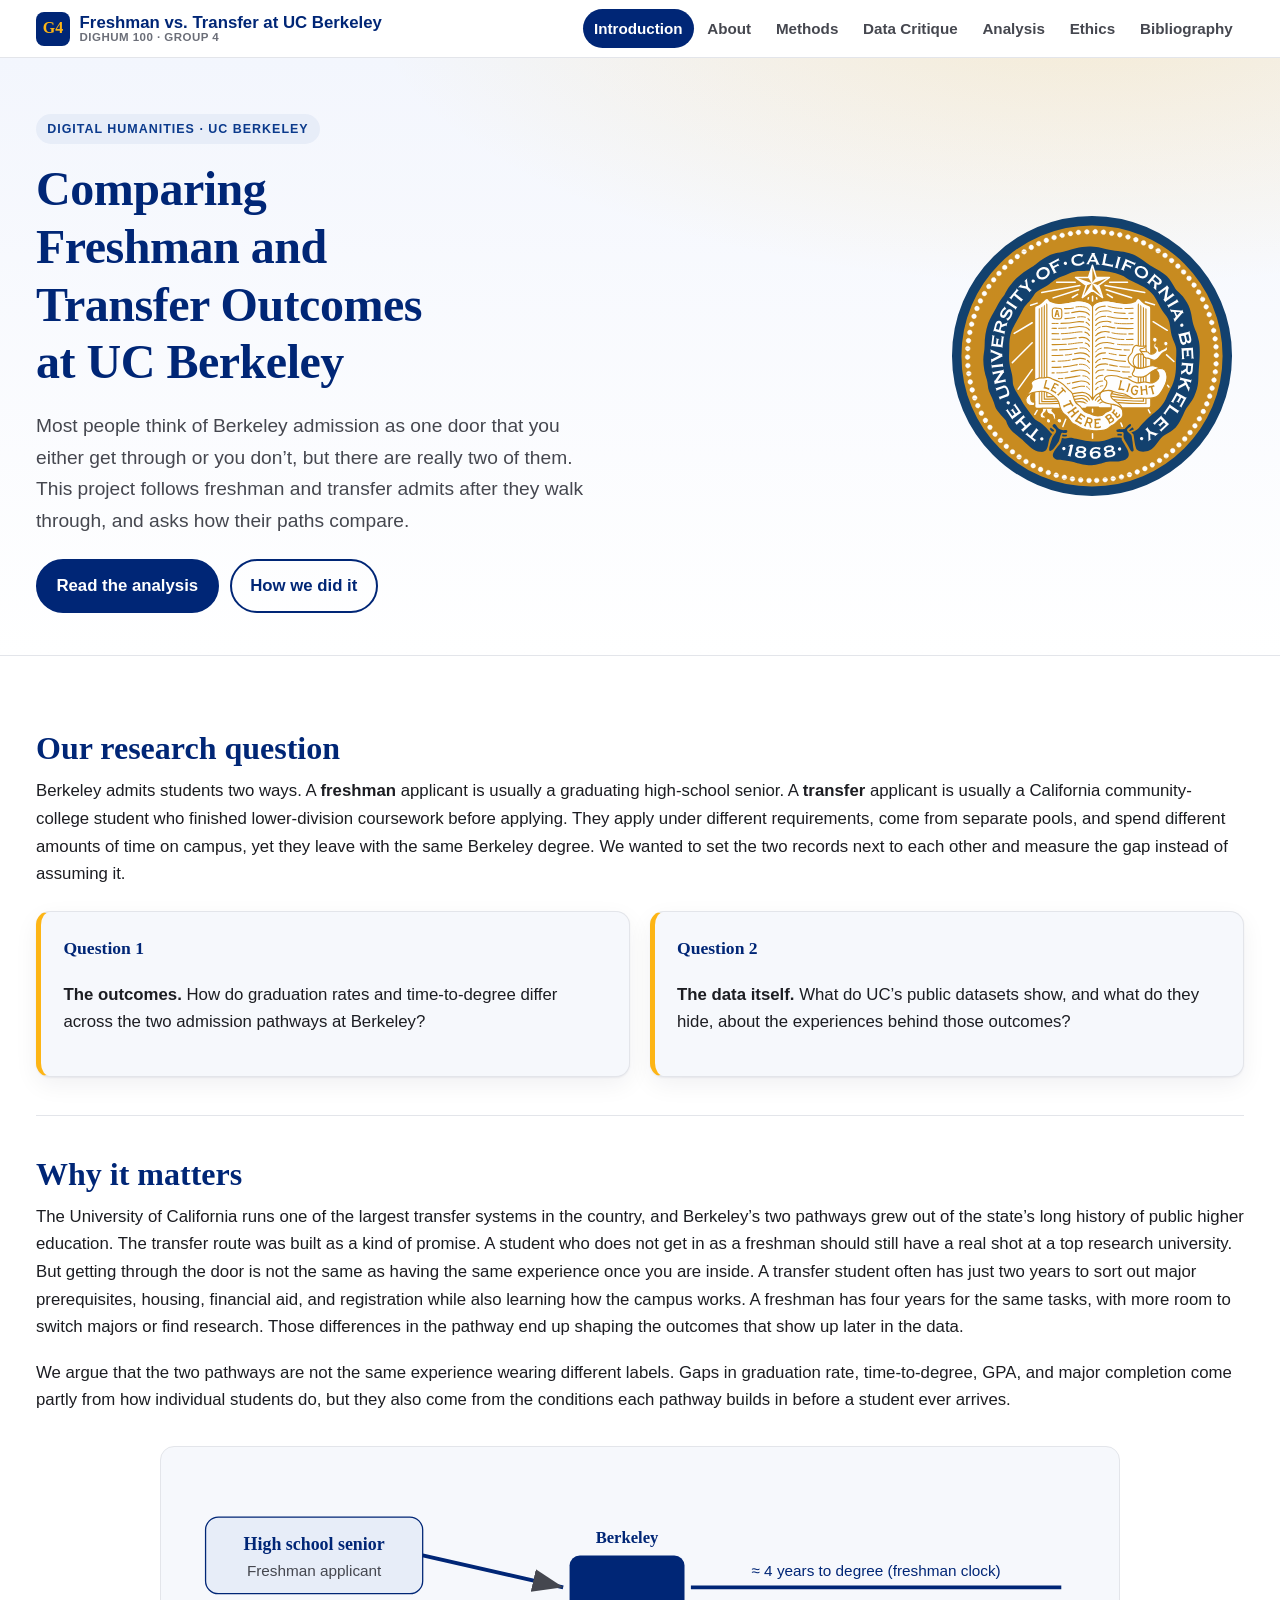
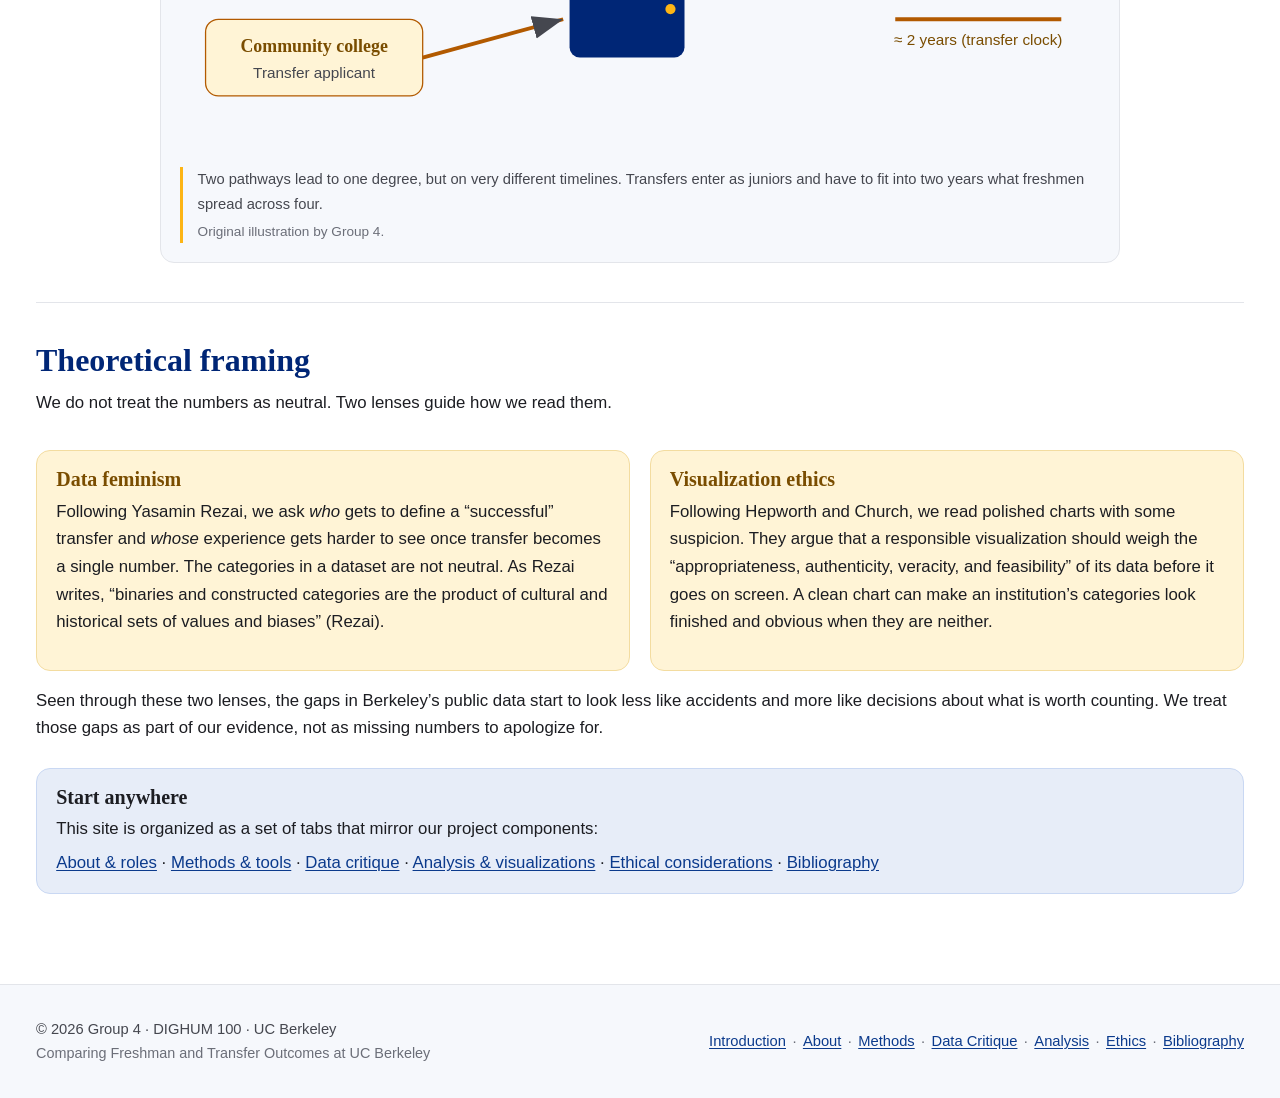
==== commit fcc89632: "Remove tip-for-team note, widen prose text, center figures, add Berkeley seal" ====
--- a/index.html
+++ b/index.html
@@ -1,15 +1,12 @@
 <!DOCTYPE html>
 <html lang="en">
-
 <head>
   <meta charset="UTF-8" />
   <meta name="viewport" content="width=device-width, initial-scale=1.0" />
   <title>Introduction · Freshman vs. Transfer Outcomes at UC Berkeley</title>
-  <meta name="description"
-    content="A Digital Humanities project (DIGHUM 100, Group 4) comparing graduation, time-to-degree, GPA, and major outcomes for UC Berkeley's freshman and transfer admits, and asking what the public data shows and hides." />
+  <meta name="description" content="A Digital Humanities project (DIGHUM 100, Group 4) comparing graduation, time-to-degree, GPA, and major outcomes for UC Berkeley's freshman and transfer admits, and asking what the public data shows and hides." />
   <link rel="stylesheet" href="assets/css/styles.css" />
 </head>
-
 <body>
   <a class="skip-link" href="#main">Skip to main content</a>
 
@@ -35,6 +32,7 @@
 
   <section class="hero">
     <div class="hero-inner">
+      <img class="hero-seal" src="assets/img/uc-berkeley-seal.svg" alt="" aria-hidden="true">
       <span class="eyebrow">Digital Humanities · UC Berkeley</span>
       <h1>Comparing Freshman and Transfer Outcomes at UC&nbsp;Berkeley</h1>
       <p class="lead">Most people think of Berkeley admission as one door that you either get through or you
@@ -62,8 +60,8 @@
     <div class="grid grid-2" style="margin-top:1.4rem">
       <div class="card rq">
         <p class="num">Question 1</p>
-        <p><strong>The outcomes.</strong> Where do freshman and transfer students at Berkeley diverge,
-          even when their overall graduation rates look the same?</p>
+        <p><strong>The outcomes.</strong> How do graduation rates and time-to-degree differ across the two
+          admission pathways at Berkeley?</p>
       </div>
       <div class="card rq">
         <p class="num">Question 2</p>
@@ -90,177 +88,40 @@
     </div>
 
     <figure class="figure float-wide diagram" aria-labelledby="doors-cap">
-      <svg viewBox="0 0 900 420" role="img" aria-labelledby="doors-title doors-desc" width="100%"
-        style="max-width:900px">
-        <title id="doors-title">Branching journey map: freshman vs. transfer pathways</title>
-        <desc id="doors-desc">A branching journey map comparing the freshman and transfer pathways at UC Berkeley. The
-          freshman path spans four spacious years from high school to degree. The transfer path begins at community
-          college, then compresses two years of Berkeley into a narrower space, making the structural inequality
-          visible.</desc>
-
-        <!-- ========== STAGE COLUMN LABELS ========== -->
-        <text x="70" y="22" text-anchor="middle" fill="#45474f" font-size="11" font-family="Georgia, serif"
-          font-style="italic">Before Berkeley</text>
-        <text x="255" y="22" text-anchor="middle" fill="#45474f" font-size="11" font-family="Georgia, serif"
-          font-style="italic">Year 1</text>
-        <text x="415" y="22" text-anchor="middle" fill="#45474f" font-size="11" font-family="Georgia, serif"
-          font-style="italic">Year 2</text>
-        <text x="575" y="22" text-anchor="middle" fill="#45474f" font-size="11" font-family="Georgia, serif"
-          font-style="italic">Year 3</text>
-        <text x="725" y="22" text-anchor="middle" fill="#45474f" font-size="11" font-family="Georgia, serif"
-          font-style="italic">Year 4</text>
-        <text x="855" y="22" text-anchor="middle" fill="#45474f" font-size="11" font-family="Georgia, serif"
-          font-style="italic">Outcome</text>
-
-        <!-- vertical dividers -->
-        <line x1="160" y1="30" x2="160" y2="400" stroke="#ddd" stroke-width="1" stroke-dasharray="4,4" />
-        <line x1="335" y1="30" x2="335" y2="400" stroke="#ddd" stroke-width="1" stroke-dasharray="4,4" />
-        <line x1="495" y1="30" x2="495" y2="400" stroke="#ddd" stroke-width="1" stroke-dasharray="4,4" />
-        <line x1="655" y1="30" x2="655" y2="400" stroke="#ddd" stroke-width="1" stroke-dasharray="4,4" />
-        <line x1="800" y1="30" x2="800" y2="400" stroke="#ddd" stroke-width="1" stroke-dasharray="4,4" />
-
-        <!-- ========== FRESHMAN PATH (top, blue) ========== -->
-        <text x="20" y="55" fill="#002676" font-family="Georgia, serif" font-weight="700" font-size="14">Freshman
-          pathway</text>
-
-        <!-- High School -->
-        <rect x="20" y="65" width="130" height="70" rx="8" fill="#e7edf8" stroke="#002676" stroke-width="1.5" />
-        <text x="85" y="88" text-anchor="middle" font-family="Georgia, serif" font-weight="700" fill="#002676"
-          font-size="13">High School</text>
-        <text x="85" y="104" text-anchor="middle" fill="#45474f" font-size="10">Apply as senior</text>
-        <text x="85" y="118" text-anchor="middle" fill="#45474f" font-size="10">One application cycle</text>
-
-        <!-- Arrow HS → Y1 -->
-        <line x1="150" y1="100" x2="170" y2="100" stroke="#002676" stroke-width="2" marker-end="url(#arBlue)" />
-
-        <!-- Year 1: Settle in -->
-        <rect x="175" y="65" width="155" height="70" rx="8" fill="#e7edf8" stroke="#002676" stroke-width="1.5" />
-        <text x="252" y="85" text-anchor="middle" font-family="Georgia, serif" font-weight="700" fill="#002676"
-          font-size="12">Settle in</text>
-        <text x="252" y="99" text-anchor="middle" fill="#45474f" font-size="10">Orientation &amp; housing</text>
-        <text x="252" y="112" text-anchor="middle" fill="#45474f" font-size="10">Gen-ed courses</text>
-        <text x="252" y="125" text-anchor="middle" fill="#45474f" font-size="10">Build social networks</text>
-
-        <!-- Arrow Y1 → Y2 -->
-        <line x1="330" y1="100" x2="340" y2="100" stroke="#002676" stroke-width="2" marker-end="url(#arBlue)" />
-
-        <!-- Year 2: Explore -->
-        <rect x="345" y="65" width="145" height="70" rx="8" fill="#e7edf8" stroke="#002676" stroke-width="1.5" />
-        <text x="417" y="85" text-anchor="middle" font-family="Georgia, serif" font-weight="700" fill="#002676"
-          font-size="12">Explore</text>
-        <text x="417" y="99" text-anchor="middle" fill="#45474f" font-size="10">Switch majors freely</text>
-        <text x="417" y="112" text-anchor="middle" fill="#45474f" font-size="10">Find research &amp; clubs</text>
-        <text x="417" y="125" text-anchor="middle" fill="#45474f" font-size="10">Study abroad options</text>
-
-        <!-- Arrow Y2 → Y3 -->
-        <line x1="490" y1="100" x2="500" y2="100" stroke="#002676" stroke-width="2" marker-end="url(#arBlue)" />
-
-        <!-- Year 3: Major work -->
-        <rect x="505" y="65" width="145" height="70" rx="8" fill="#e7edf8" stroke="#002676" stroke-width="1.5" />
-        <text x="577" y="85" text-anchor="middle" font-family="Georgia, serif" font-weight="700" fill="#002676"
-          font-size="12">Major work</text>
-        <text x="577" y="99" text-anchor="middle" fill="#45474f" font-size="10">Upper-div courses</text>
-        <text x="577" y="112" text-anchor="middle" fill="#45474f" font-size="10">Internships</text>
-        <text x="577" y="125" text-anchor="middle" fill="#45474f" font-size="10">Build faculty ties</text>
-
-        <!-- Arrow Y3 → Y4 -->
-        <line x1="650" y1="100" x2="660" y2="100" stroke="#002676" stroke-width="2" marker-end="url(#arBlue)" />
-
-        <!-- Year 4: Finish -->
-        <rect x="665" y="65" width="125" height="70" rx="8" fill="#e7edf8" stroke="#002676" stroke-width="1.5" />
-        <text x="727" y="85" text-anchor="middle" font-family="Georgia, serif" font-weight="700" fill="#002676"
-          font-size="12">Finish</text>
-        <text x="727" y="99" text-anchor="middle" fill="#45474f" font-size="10">Thesis / capstone</text>
-        <text x="727" y="112" text-anchor="middle" fill="#45474f" font-size="10">Career prep</text>
-        <text x="727" y="125" text-anchor="middle" fill="#45474f" font-size="10">Graduate</text>
-
-        <!-- Arrow Y4 → Degree -->
-        <line x1="790" y1="100" x2="810" y2="100" stroke="#002676" stroke-width="2" marker-end="url(#arBlue)" />
-
-        <!-- Degree (freshman) -->
-        <rect x="815" y="75" width="70" height="50" rx="25" fill="#002676" />
-        <text x="850" y="104" text-anchor="middle" fill="#fff" font-family="Georgia, serif" font-weight="700"
-          font-size="12">Degree</text>
-
-        <!-- ========== TRANSFER PATH (bottom, gold/brown) ========== -->
-        <text x="20" y="210" fill="#7a4d00" font-family="Georgia, serif" font-weight="700" font-size="14">Transfer
-          pathway</text>
-
-        <!-- Community College (spans Years 1-2 width) -->
-        <rect x="20" y="220" width="470" height="80" rx="8" fill="#fff4d6" stroke="#b25a00" stroke-width="1.5" />
-        <text x="255" y="245" text-anchor="middle" font-family="Georgia, serif" font-weight="700" fill="#7a4d00"
-          font-size="13">Community College (2+ years)</text>
-        <text x="150" y="264" text-anchor="middle" fill="#45474f" font-size="10">Lower-div courses</text>
-        <text x="150" y="278" text-anchor="middle" fill="#45474f" font-size="10">ADT / transfer prep</text>
-        <text x="150" y="292" text-anchor="middle" fill="#45474f" font-size="10">Work to fund school</text>
-        <text x="370" y="264" text-anchor="middle" fill="#45474f" font-size="10">Navigate transfer maze</text>
-        <text x="370" y="278" text-anchor="middle" fill="#45474f" font-size="10">Apply to multiple UCs</text>
-        <text x="370" y="292" text-anchor="middle" fill="#45474f" font-size="10">Wait &amp; re-plan if denied</text>
-
-        <!-- Arrow CCC → Y3 -->
-        <line x1="490" y1="260" x2="504" y2="260" stroke="#b25a00" stroke-width="2" marker-end="url(#arGold)" />
-
-        <!-- Year 3: Compressed start (narrower!) -->
-        <rect x="509" y="220" width="140" height="100" rx="8" fill="#fff4d6" stroke="#b25a00" stroke-width="2" />
-        <!-- "compressed" label -->
-        <text x="579" y="240" text-anchor="middle" font-family="Georgia, serif" font-weight="700" fill="#b25a00"
-          font-size="12">Compressed start</text>
-        <text x="579" y="256" text-anchor="middle" fill="#45474f" font-size="10">Find housing fast</text>
-        <text x="579" y="269" text-anchor="middle" fill="#45474f" font-size="10">Learn campus systems</text>
-        <text x="579" y="282" text-anchor="middle" fill="#45474f" font-size="10">Choose major quickly</text>
-        <text x="579" y="295" text-anchor="middle" fill="#45474f" font-size="10">Financial aid gaps</text>
-        <text x="579" y="308" text-anchor="middle" fill="#45474f" font-size="10">Catch prerequisites</text>
-
-        <!-- Arrow Y3 → Y4 -->
-        <line x1="649" y1="260" x2="659" y2="260" stroke="#b25a00" stroke-width="2" marker-end="url(#arGold)" />
-
-        <!-- Year 4: Finish (narrower!) -->
-        <rect x="664" y="220" width="126" height="100" rx="8" fill="#fff4d6" stroke="#b25a00" stroke-width="2" />
-        <text x="727" y="240" text-anchor="middle" font-family="Georgia, serif" font-weight="700" fill="#b25a00"
-          font-size="12">Finish</text>
-        <text x="727" y="256" text-anchor="middle" fill="#45474f" font-size="10">All upper-div courses</text>
-        <text x="727" y="269" text-anchor="middle" fill="#45474f" font-size="10">Thesis / capstone</text>
-        <text x="727" y="282" text-anchor="middle" fill="#45474f" font-size="10">Internships squeezed</text>
-        <text x="727" y="295" text-anchor="middle" fill="#45474f" font-size="10">Career prep</text>
-        <text x="727" y="308" text-anchor="middle" fill="#45474f" font-size="10">Graduate</text>
-
-        <!-- Arrow Y4 → Degree -->
-        <line x1="790" y1="260" x2="810" y2="260" stroke="#b25a00" stroke-width="2" marker-end="url(#arGold)" />
-
-        <!-- Degree (transfer) -->
-        <rect x="815" y="235" width="70" height="50" rx="25" fill="#b25a00" />
-        <text x="850" y="264" text-anchor="middle" fill="#fff" font-family="Georgia, serif" font-weight="700"
-          font-size="12">Degree</text>
-
-        <!-- ========== ANNOTATION: structural compression ========== -->
-        <!-- Bracket showing the compressed space -->
-        <path d="M509,340 L509,350 L790,350 L790,340" fill="none" stroke="#b25a00" stroke-width="1.5" />
-        <line x1="649" y1="350" x2="649" y2="358" stroke="#b25a00" stroke-width="1.5" />
-        <text x="649" y="372" text-anchor="middle" fill="#b25a00" font-size="11" font-family="Georgia, serif"
-          font-style="italic">Same tasks, half the time</text>
-
-        <!-- Bracket showing freshman's full space -->
-        <path d="M175,145 L175,155 L790,155 L790,145" fill="none" stroke="#002676" stroke-width="1.5" />
-        <line x1="482" y1="155" x2="482" y2="163" stroke="#002676" stroke-width="1.5" />
-        <text x="482" y="177" text-anchor="middle" fill="#002676" font-size="11" font-family="Georgia, serif"
-          font-style="italic">4 years at Berkeley</text>
-
-        <!-- ========== ARROW MARKERS ========== -->
+      <svg viewBox="0 0 720 220" role="img" aria-labelledby="doors-title doors-desc" width="100%">
+        <title id="doors-title">Two admission pathways into UC Berkeley</title>
+        <desc id="doors-desc">A diagram showing two doors. One is a freshman pathway from high school and the
+          other is a transfer pathway from community college. Both lead to the same Berkeley degree, but along
+          different timelines.</desc>
+        <!-- freshman path -->
+        <rect x="20" y="40" width="170" height="60" rx="10" fill="#e7edf8" stroke="#002676"/>
+        <text x="105" y="66" text-anchor="middle" font-family="Georgia, serif" font-weight="700" fill="#002676" font-size="14">High school senior</text>
+        <text x="105" y="86" text-anchor="middle" fill="#45474f" font-size="12">Freshman applicant</text>
+        <!-- transfer path -->
+        <rect x="20" y="120" width="170" height="60" rx="10" fill="#fff4d6" stroke="#b25a00"/>
+        <text x="105" y="146" text-anchor="middle" font-family="Georgia, serif" font-weight="700" fill="#7a4d00" font-size="14">Community college</text>
+        <text x="105" y="166" text-anchor="middle" fill="#45474f" font-size="12">Transfer applicant</text>
+        <!-- arrows -->
+        <line x1="190" y1="70" x2="300" y2="95" stroke="#002676" stroke-width="3" marker-end="url(#ar)"/>
+        <line x1="190" y1="150" x2="300" y2="120" stroke="#b25a00" stroke-width="3" marker-end="url(#ar)"/>
         <defs>
-          <marker id="arBlue" markerWidth="8" markerHeight="8" refX="7" refY="3" orient="auto">
-            <path d="M0,0 L7,3 L0,6 Z" fill="#002676" />
-          </marker>
-          <marker id="arGold" markerWidth="8" markerHeight="8" refX="7" refY="3" orient="auto">
-            <path d="M0,0 L7,3 L0,6 Z" fill="#b25a00" />
+          <marker id="ar" markerWidth="10" markerHeight="10" refX="8" refY="3" orient="auto">
+            <path d="M0,0 L8,3 L0,6 Z" fill="#45474f"/>
           </marker>
         </defs>
+        <!-- the door -->
+        <rect x="305" y="70" width="90" height="80" rx="8" fill="#002676"/>
+        <circle cx="384" cy="112" r="4" fill="#fdb515"/>
+        <text x="350" y="60" text-anchor="middle" fill="#002676" font-family="Georgia, serif" font-size="13" font-weight="700">Berkeley</text>
+        <!-- timelines -->
+        <line x1="400" y1="95" x2="690" y2="95" stroke="#002676" stroke-width="3"/>
+        <text x="545" y="86" text-anchor="middle" fill="#002676" font-size="12">≈ 4 years to degree (freshman clock)</text>
+        <line x1="560" y1="120" x2="690" y2="120" stroke="#b25a00" stroke-width="3"/>
+        <text x="625" y="140" text-anchor="middle" fill="#7a4d00" font-size="12">≈ 2 years (transfer clock)</text>
       </svg>
-      <figcaption id="doors-cap">A branching journey map of the two pathways. Freshmen spread orientation, exploration,
-        major work, and graduation across four spacious years. Transfers spend 2+ years at community college navigating
-        the transfer process, then compress the entire Berkeley experience into two years — same tasks, half the room.
-        The structural inequality is built into the pathway, not just the student.
-        <span class="src">Original illustration by Group 4.</span>
-      </figcaption>
+      <figcaption id="doors-cap">Two pathways lead to one degree, but on very different timelines. Transfers
+        enter as juniors and have to fit into two years what freshmen spread across four.
+        <span class="src">Original illustration by Group 4.</span></figcaption>
     </figure>
 
     <hr class="rule" />
@@ -309,19 +170,11 @@
   <footer class="site-footer">
     <div class="footer-inner">
       <div>© 2026 Group 4 · DIGHUM 100 · UC Berkeley<br>
-        <span class="muted small">Comparing Freshman and Transfer Outcomes at UC Berkeley</span>
-      </div>
+        <span class="muted small">Comparing Freshman and Transfer Outcomes at UC Berkeley</span></div>
       <nav aria-label="Footer">
-        <a href="index.html">Introduction</a><span class="footer-sep" aria-hidden="true">·</span><a
-          href="about.html">About</a><span class="footer-sep" aria-hidden="true">·</span><a
-          href="methods.html">Methods</a><span class="footer-sep" aria-hidden="true">·</span><a
-          href="data-critique.html">Data Critique</a><span class="footer-sep" aria-hidden="true">·</span><a
-          href="analysis.html">Analysis</a><span class="footer-sep" aria-hidden="true">·</span><a
-          href="ethics.html">Ethics</a><span class="footer-sep" aria-hidden="true">·</span><a
-          href="bibliography.html">Bibliography</a>
+        <a href="index.html">Introduction</a><span class="footer-sep" aria-hidden="true">·</span><a href="about.html">About</a><span class="footer-sep" aria-hidden="true">·</span><a href="methods.html">Methods</a><span class="footer-sep" aria-hidden="true">·</span><a href="data-critique.html">Data Critique</a><span class="footer-sep" aria-hidden="true">·</span><a href="analysis.html">Analysis</a><span class="footer-sep" aria-hidden="true">·</span><a href="ethics.html">Ethics</a><span class="footer-sep" aria-hidden="true">·</span><a href="bibliography.html">Bibliography</a>
       </nav>
     </div>
   </footer>
 </body>
-
-</html>+</html>
--- a/assets/css/styles.css
+++ b/assets/css/styles.css
@@ -106,8 +106,8 @@
 
 /* ---------- layout ---------- */
 .container { max-width: var(--maxw); margin: 0 auto; padding: 2.4rem 1.25rem 4rem; }
-.prose { max-width: var(--readw); }
-.prose-wide { max-width: 60rem; }
+.prose { max-width: none; }
+.prose-wide { max-width: none; }
 section { scroll-margin-top: 5rem; }
 
 /* ---------- hero ---------- */
@@ -117,7 +117,11 @@
     linear-gradient(180deg, #f3f6fd 0%, #ffffff 100%);
   border-bottom: 1px solid var(--line);
 }
-.hero-inner { max-width: var(--maxw); margin: 0 auto; padding: 3.5rem 1.25rem 2.6rem; }
+.hero-inner { max-width: var(--maxw); margin: 0 auto; padding: 3.5rem 1.25rem 2.6rem; position: relative; }
+.hero-seal {
+  position: absolute; top: 50%; right: 2.0rem; transform: translateY(-50%);
+  width: 280px; height: auto; opacity: .92;
+}
 .hero .eyebrow {
   display: inline-block; font-weight: 700; letter-spacing: .08em; text-transform: uppercase;
   font-size: .78rem; color: var(--blue-700); background: var(--blue-100);
@@ -166,7 +170,7 @@
 }
 
 /* ---------- figures & charts ("splitting-a-sentence") ---------- */
-figure.figure { margin: 2rem 0; }
+figure.figure { margin: 2rem auto; }
 .figure.float-wide { max-width: 60rem; }
 .chart-box {
   position: relative; background: var(--bg); border: 1px solid var(--line);
@@ -250,4 +254,5 @@
   table.tbl { font-size: .9rem; }
   .table-scroll table.tbl { min-width: 560px; }   /* scroll instead of crushing columns */
   .diagram svg { min-width: 460px; }               /* keep illustration labels legible */
-}
+  .hero-seal { width: 90px; }                      /* shrink instead of hiding, avoids crowding headline */
+}
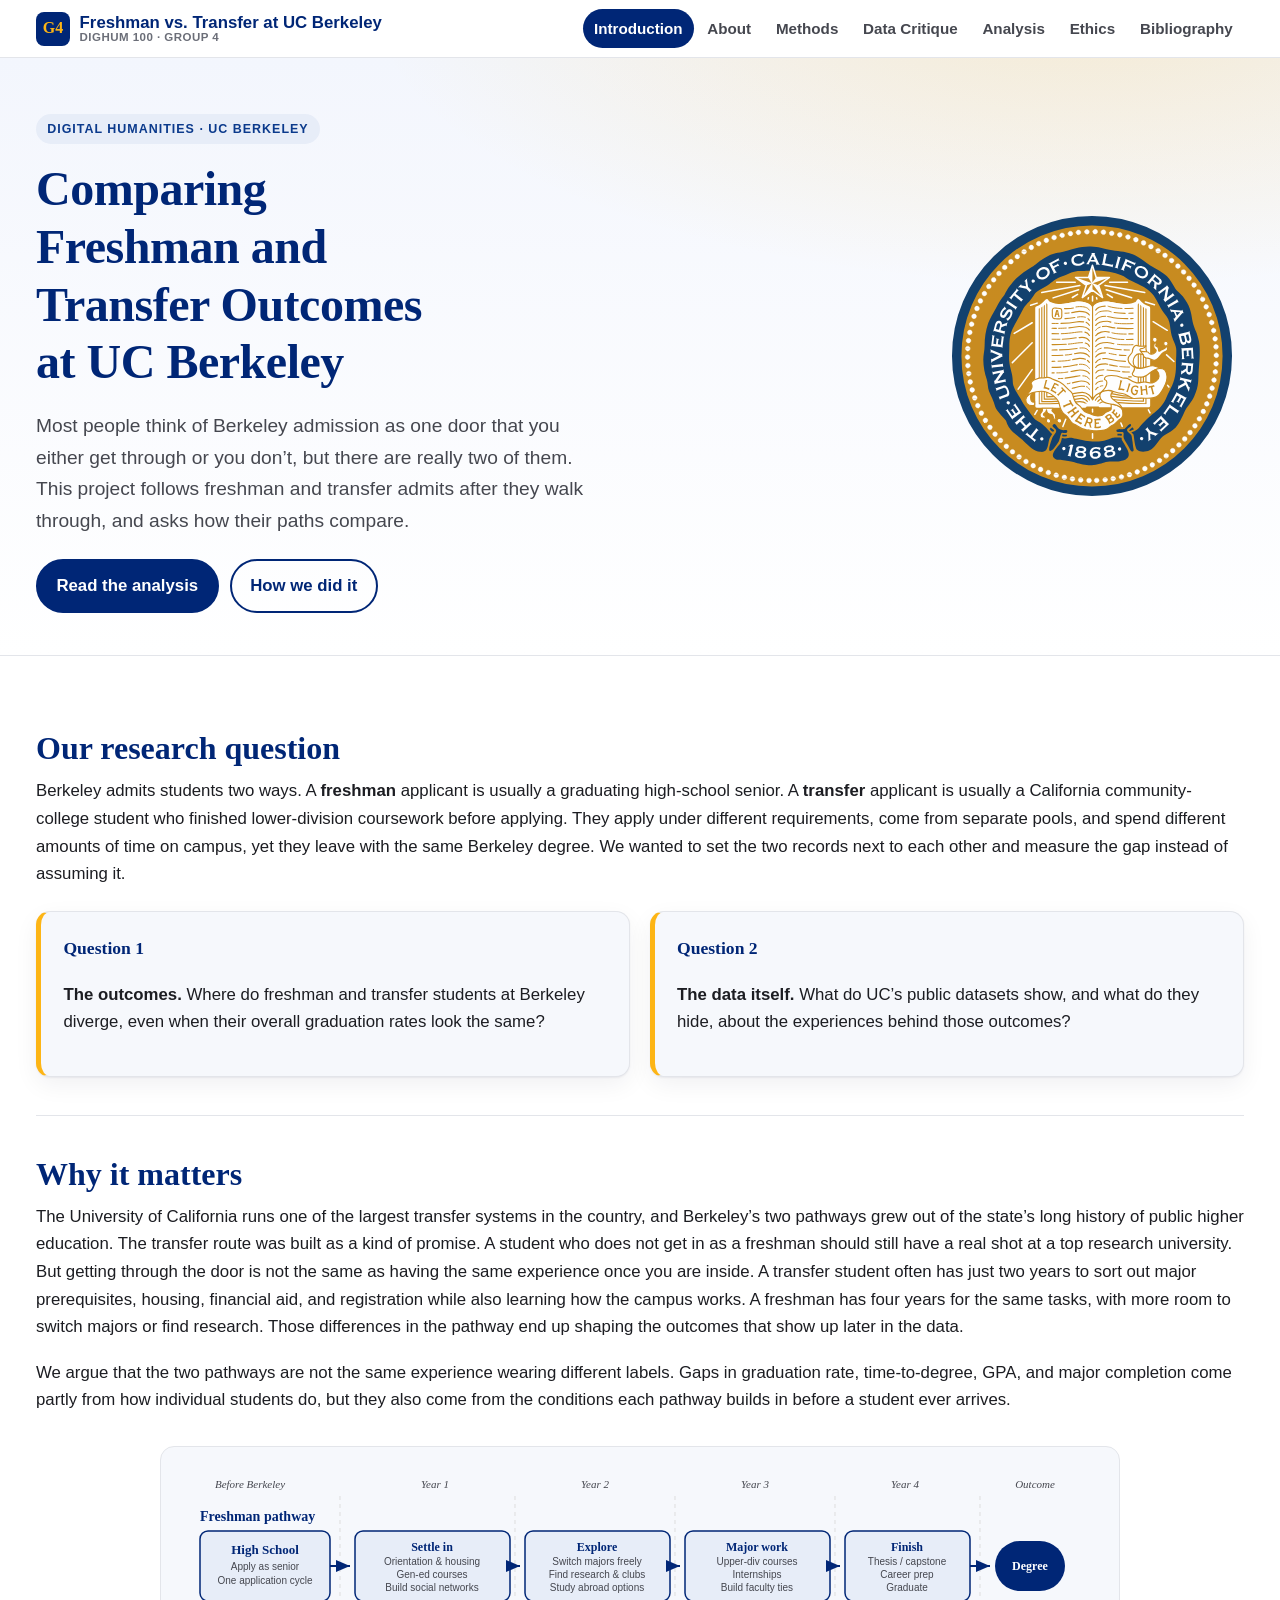
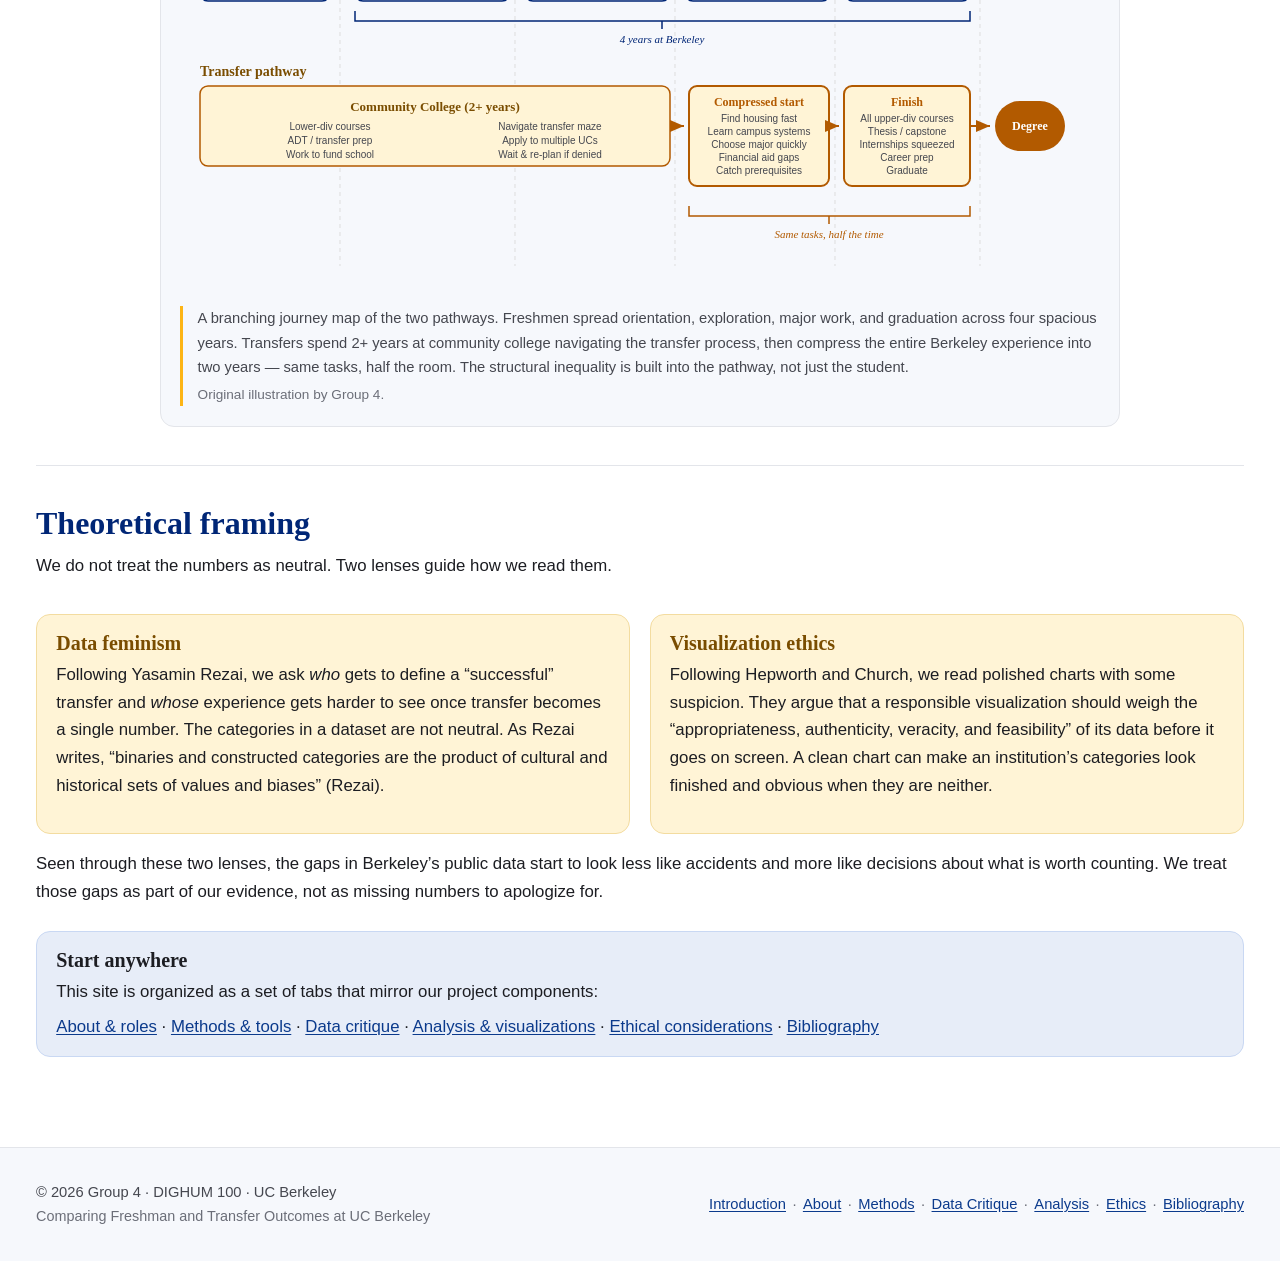
==== commit b08bdff8: "Merge branch 'main' of https://github.com/lawrencejrhee/dighum100-website" ====
--- a/index.html
+++ b/index.html
@@ -1,12 +1,15 @@
 <!DOCTYPE html>
 <html lang="en">
+
 <head>
   <meta charset="UTF-8" />
   <meta name="viewport" content="width=device-width, initial-scale=1.0" />
   <title>Introduction · Freshman vs. Transfer Outcomes at UC Berkeley</title>
-  <meta name="description" content="A Digital Humanities project (DIGHUM 100, Group 4) comparing graduation, time-to-degree, GPA, and major outcomes for UC Berkeley's freshman and transfer admits, and asking what the public data shows and hides." />
+  <meta name="description"
+    content="A Digital Humanities project (DIGHUM 100, Group 4) comparing graduation, time-to-degree, GPA, and major outcomes for UC Berkeley's freshman and transfer admits, and asking what the public data shows and hides." />
   <link rel="stylesheet" href="assets/css/styles.css" />
 </head>
+
 <body>
   <a class="skip-link" href="#main">Skip to main content</a>
 
@@ -60,8 +63,8 @@
     <div class="grid grid-2" style="margin-top:1.4rem">
       <div class="card rq">
         <p class="num">Question 1</p>
-        <p><strong>The outcomes.</strong> How do graduation rates and time-to-degree differ across the two
-          admission pathways at Berkeley?</p>
+        <p><strong>The outcomes.</strong> Where do freshman and transfer students at Berkeley diverge,
+          even when their overall graduation rates look the same?</p>
       </div>
       <div class="card rq">
         <p class="num">Question 2</p>
@@ -88,40 +91,177 @@
     </div>
 
     <figure class="figure float-wide diagram" aria-labelledby="doors-cap">
-      <svg viewBox="0 0 720 220" role="img" aria-labelledby="doors-title doors-desc" width="100%">
-        <title id="doors-title">Two admission pathways into UC Berkeley</title>
-        <desc id="doors-desc">A diagram showing two doors. One is a freshman pathway from high school and the
-          other is a transfer pathway from community college. Both lead to the same Berkeley degree, but along
-          different timelines.</desc>
-        <!-- freshman path -->
-        <rect x="20" y="40" width="170" height="60" rx="10" fill="#e7edf8" stroke="#002676"/>
-        <text x="105" y="66" text-anchor="middle" font-family="Georgia, serif" font-weight="700" fill="#002676" font-size="14">High school senior</text>
-        <text x="105" y="86" text-anchor="middle" fill="#45474f" font-size="12">Freshman applicant</text>
-        <!-- transfer path -->
-        <rect x="20" y="120" width="170" height="60" rx="10" fill="#fff4d6" stroke="#b25a00"/>
-        <text x="105" y="146" text-anchor="middle" font-family="Georgia, serif" font-weight="700" fill="#7a4d00" font-size="14">Community college</text>
-        <text x="105" y="166" text-anchor="middle" fill="#45474f" font-size="12">Transfer applicant</text>
-        <!-- arrows -->
-        <line x1="190" y1="70" x2="300" y2="95" stroke="#002676" stroke-width="3" marker-end="url(#ar)"/>
-        <line x1="190" y1="150" x2="300" y2="120" stroke="#b25a00" stroke-width="3" marker-end="url(#ar)"/>
+      <svg viewBox="0 0 900 420" role="img" aria-labelledby="doors-title doors-desc" width="100%"
+        style="max-width:900px">
+        <title id="doors-title">Branching journey map: freshman vs. transfer pathways</title>
+        <desc id="doors-desc">A branching journey map comparing the freshman and transfer pathways at UC Berkeley. The
+          freshman path spans four spacious years from high school to degree. The transfer path begins at community
+          college, then compresses two years of Berkeley into a narrower space, making the structural inequality
+          visible.</desc>
+
+        <!-- ========== STAGE COLUMN LABELS ========== -->
+        <text x="70" y="22" text-anchor="middle" fill="#45474f" font-size="11" font-family="Georgia, serif"
+          font-style="italic">Before Berkeley</text>
+        <text x="255" y="22" text-anchor="middle" fill="#45474f" font-size="11" font-family="Georgia, serif"
+          font-style="italic">Year 1</text>
+        <text x="415" y="22" text-anchor="middle" fill="#45474f" font-size="11" font-family="Georgia, serif"
+          font-style="italic">Year 2</text>
+        <text x="575" y="22" text-anchor="middle" fill="#45474f" font-size="11" font-family="Georgia, serif"
+          font-style="italic">Year 3</text>
+        <text x="725" y="22" text-anchor="middle" fill="#45474f" font-size="11" font-family="Georgia, serif"
+          font-style="italic">Year 4</text>
+        <text x="855" y="22" text-anchor="middle" fill="#45474f" font-size="11" font-family="Georgia, serif"
+          font-style="italic">Outcome</text>
+
+        <!-- vertical dividers -->
+        <line x1="160" y1="30" x2="160" y2="400" stroke="#ddd" stroke-width="1" stroke-dasharray="4,4" />
+        <line x1="335" y1="30" x2="335" y2="400" stroke="#ddd" stroke-width="1" stroke-dasharray="4,4" />
+        <line x1="495" y1="30" x2="495" y2="400" stroke="#ddd" stroke-width="1" stroke-dasharray="4,4" />
+        <line x1="655" y1="30" x2="655" y2="400" stroke="#ddd" stroke-width="1" stroke-dasharray="4,4" />
+        <line x1="800" y1="30" x2="800" y2="400" stroke="#ddd" stroke-width="1" stroke-dasharray="4,4" />
+
+        <!-- ========== FRESHMAN PATH (top, blue) ========== -->
+        <text x="20" y="55" fill="#002676" font-family="Georgia, serif" font-weight="700" font-size="14">Freshman
+          pathway</text>
+
+        <!-- High School -->
+        <rect x="20" y="65" width="130" height="70" rx="8" fill="#e7edf8" stroke="#002676" stroke-width="1.5" />
+        <text x="85" y="88" text-anchor="middle" font-family="Georgia, serif" font-weight="700" fill="#002676"
+          font-size="13">High School</text>
+        <text x="85" y="104" text-anchor="middle" fill="#45474f" font-size="10">Apply as senior</text>
+        <text x="85" y="118" text-anchor="middle" fill="#45474f" font-size="10">One application cycle</text>
+
+        <!-- Arrow HS → Y1 -->
+        <line x1="150" y1="100" x2="170" y2="100" stroke="#002676" stroke-width="2" marker-end="url(#arBlue)" />
+
+        <!-- Year 1: Settle in -->
+        <rect x="175" y="65" width="155" height="70" rx="8" fill="#e7edf8" stroke="#002676" stroke-width="1.5" />
+        <text x="252" y="85" text-anchor="middle" font-family="Georgia, serif" font-weight="700" fill="#002676"
+          font-size="12">Settle in</text>
+        <text x="252" y="99" text-anchor="middle" fill="#45474f" font-size="10">Orientation &amp; housing</text>
+        <text x="252" y="112" text-anchor="middle" fill="#45474f" font-size="10">Gen-ed courses</text>
+        <text x="252" y="125" text-anchor="middle" fill="#45474f" font-size="10">Build social networks</text>
+
+        <!-- Arrow Y1 → Y2 -->
+        <line x1="330" y1="100" x2="340" y2="100" stroke="#002676" stroke-width="2" marker-end="url(#arBlue)" />
+
+        <!-- Year 2: Explore -->
+        <rect x="345" y="65" width="145" height="70" rx="8" fill="#e7edf8" stroke="#002676" stroke-width="1.5" />
+        <text x="417" y="85" text-anchor="middle" font-family="Georgia, serif" font-weight="700" fill="#002676"
+          font-size="12">Explore</text>
+        <text x="417" y="99" text-anchor="middle" fill="#45474f" font-size="10">Switch majors freely</text>
+        <text x="417" y="112" text-anchor="middle" fill="#45474f" font-size="10">Find research &amp; clubs</text>
+        <text x="417" y="125" text-anchor="middle" fill="#45474f" font-size="10">Study abroad options</text>
+
+        <!-- Arrow Y2 → Y3 -->
+        <line x1="490" y1="100" x2="500" y2="100" stroke="#002676" stroke-width="2" marker-end="url(#arBlue)" />
+
+        <!-- Year 3: Major work -->
+        <rect x="505" y="65" width="145" height="70" rx="8" fill="#e7edf8" stroke="#002676" stroke-width="1.5" />
+        <text x="577" y="85" text-anchor="middle" font-family="Georgia, serif" font-weight="700" fill="#002676"
+          font-size="12">Major work</text>
+        <text x="577" y="99" text-anchor="middle" fill="#45474f" font-size="10">Upper-div courses</text>
+        <text x="577" y="112" text-anchor="middle" fill="#45474f" font-size="10">Internships</text>
+        <text x="577" y="125" text-anchor="middle" fill="#45474f" font-size="10">Build faculty ties</text>
+
+        <!-- Arrow Y3 → Y4 -->
+        <line x1="650" y1="100" x2="660" y2="100" stroke="#002676" stroke-width="2" marker-end="url(#arBlue)" />
+
+        <!-- Year 4: Finish -->
+        <rect x="665" y="65" width="125" height="70" rx="8" fill="#e7edf8" stroke="#002676" stroke-width="1.5" />
+        <text x="727" y="85" text-anchor="middle" font-family="Georgia, serif" font-weight="700" fill="#002676"
+          font-size="12">Finish</text>
+        <text x="727" y="99" text-anchor="middle" fill="#45474f" font-size="10">Thesis / capstone</text>
+        <text x="727" y="112" text-anchor="middle" fill="#45474f" font-size="10">Career prep</text>
+        <text x="727" y="125" text-anchor="middle" fill="#45474f" font-size="10">Graduate</text>
+
+        <!-- Arrow Y4 → Degree -->
+        <line x1="790" y1="100" x2="810" y2="100" stroke="#002676" stroke-width="2" marker-end="url(#arBlue)" />
+
+        <!-- Degree (freshman) -->
+        <rect x="815" y="75" width="70" height="50" rx="25" fill="#002676" />
+        <text x="850" y="104" text-anchor="middle" fill="#fff" font-family="Georgia, serif" font-weight="700"
+          font-size="12">Degree</text>
+
+        <!-- ========== TRANSFER PATH (bottom, gold/brown) ========== -->
+        <text x="20" y="210" fill="#7a4d00" font-family="Georgia, serif" font-weight="700" font-size="14">Transfer
+          pathway</text>
+
+        <!-- Community College (spans Years 1-2 width) -->
+        <rect x="20" y="220" width="470" height="80" rx="8" fill="#fff4d6" stroke="#b25a00" stroke-width="1.5" />
+        <text x="255" y="245" text-anchor="middle" font-family="Georgia, serif" font-weight="700" fill="#7a4d00"
+          font-size="13">Community College (2+ years)</text>
+        <text x="150" y="264" text-anchor="middle" fill="#45474f" font-size="10">Lower-div courses</text>
+        <text x="150" y="278" text-anchor="middle" fill="#45474f" font-size="10">ADT / transfer prep</text>
+        <text x="150" y="292" text-anchor="middle" fill="#45474f" font-size="10">Work to fund school</text>
+        <text x="370" y="264" text-anchor="middle" fill="#45474f" font-size="10">Navigate transfer maze</text>
+        <text x="370" y="278" text-anchor="middle" fill="#45474f" font-size="10">Apply to multiple UCs</text>
+        <text x="370" y="292" text-anchor="middle" fill="#45474f" font-size="10">Wait &amp; re-plan if denied</text>
+
+        <!-- Arrow CCC → Y3 -->
+        <line x1="490" y1="260" x2="504" y2="260" stroke="#b25a00" stroke-width="2" marker-end="url(#arGold)" />
+
+        <!-- Year 3: Compressed start (narrower!) -->
+        <rect x="509" y="220" width="140" height="100" rx="8" fill="#fff4d6" stroke="#b25a00" stroke-width="2" />
+        <!-- "compressed" label -->
+        <text x="579" y="240" text-anchor="middle" font-family="Georgia, serif" font-weight="700" fill="#b25a00"
+          font-size="12">Compressed start</text>
+        <text x="579" y="256" text-anchor="middle" fill="#45474f" font-size="10">Find housing fast</text>
+        <text x="579" y="269" text-anchor="middle" fill="#45474f" font-size="10">Learn campus systems</text>
+        <text x="579" y="282" text-anchor="middle" fill="#45474f" font-size="10">Choose major quickly</text>
+        <text x="579" y="295" text-anchor="middle" fill="#45474f" font-size="10">Financial aid gaps</text>
+        <text x="579" y="308" text-anchor="middle" fill="#45474f" font-size="10">Catch prerequisites</text>
+
+        <!-- Arrow Y3 → Y4 -->
+        <line x1="649" y1="260" x2="659" y2="260" stroke="#b25a00" stroke-width="2" marker-end="url(#arGold)" />
+
+        <!-- Year 4: Finish (narrower!) -->
+        <rect x="664" y="220" width="126" height="100" rx="8" fill="#fff4d6" stroke="#b25a00" stroke-width="2" />
+        <text x="727" y="240" text-anchor="middle" font-family="Georgia, serif" font-weight="700" fill="#b25a00"
+          font-size="12">Finish</text>
+        <text x="727" y="256" text-anchor="middle" fill="#45474f" font-size="10">All upper-div courses</text>
+        <text x="727" y="269" text-anchor="middle" fill="#45474f" font-size="10">Thesis / capstone</text>
+        <text x="727" y="282" text-anchor="middle" fill="#45474f" font-size="10">Internships squeezed</text>
+        <text x="727" y="295" text-anchor="middle" fill="#45474f" font-size="10">Career prep</text>
+        <text x="727" y="308" text-anchor="middle" fill="#45474f" font-size="10">Graduate</text>
+
+        <!-- Arrow Y4 → Degree -->
+        <line x1="790" y1="260" x2="810" y2="260" stroke="#b25a00" stroke-width="2" marker-end="url(#arGold)" />
+
+        <!-- Degree (transfer) -->
+        <rect x="815" y="235" width="70" height="50" rx="25" fill="#b25a00" />
+        <text x="850" y="264" text-anchor="middle" fill="#fff" font-family="Georgia, serif" font-weight="700"
+          font-size="12">Degree</text>
+
+        <!-- ========== ANNOTATION: structural compression ========== -->
+        <!-- Bracket showing the compressed space -->
+        <path d="M509,340 L509,350 L790,350 L790,340" fill="none" stroke="#b25a00" stroke-width="1.5" />
+        <line x1="649" y1="350" x2="649" y2="358" stroke="#b25a00" stroke-width="1.5" />
+        <text x="649" y="372" text-anchor="middle" fill="#b25a00" font-size="11" font-family="Georgia, serif"
+          font-style="italic">Same tasks, half the time</text>
+
+        <!-- Bracket showing freshman's full space -->
+        <path d="M175,145 L175,155 L790,155 L790,145" fill="none" stroke="#002676" stroke-width="1.5" />
+        <line x1="482" y1="155" x2="482" y2="163" stroke="#002676" stroke-width="1.5" />
+        <text x="482" y="177" text-anchor="middle" fill="#002676" font-size="11" font-family="Georgia, serif"
+          font-style="italic">4 years at Berkeley</text>
+
+        <!-- ========== ARROW MARKERS ========== -->
         <defs>
-          <marker id="ar" markerWidth="10" markerHeight="10" refX="8" refY="3" orient="auto">
-            <path d="M0,0 L8,3 L0,6 Z" fill="#45474f"/>
+          <marker id="arBlue" markerWidth="8" markerHeight="8" refX="7" refY="3" orient="auto">
+            <path d="M0,0 L7,3 L0,6 Z" fill="#002676" />
+          </marker>
+          <marker id="arGold" markerWidth="8" markerHeight="8" refX="7" refY="3" orient="auto">
+            <path d="M0,0 L7,3 L0,6 Z" fill="#b25a00" />
           </marker>
         </defs>
-        <!-- the door -->
-        <rect x="305" y="70" width="90" height="80" rx="8" fill="#002676"/>
-        <circle cx="384" cy="112" r="4" fill="#fdb515"/>
-        <text x="350" y="60" text-anchor="middle" fill="#002676" font-family="Georgia, serif" font-size="13" font-weight="700">Berkeley</text>
-        <!-- timelines -->
-        <line x1="400" y1="95" x2="690" y2="95" stroke="#002676" stroke-width="3"/>
-        <text x="545" y="86" text-anchor="middle" fill="#002676" font-size="12">≈ 4 years to degree (freshman clock)</text>
-        <line x1="560" y1="120" x2="690" y2="120" stroke="#b25a00" stroke-width="3"/>
-        <text x="625" y="140" text-anchor="middle" fill="#7a4d00" font-size="12">≈ 2 years (transfer clock)</text>
       </svg>
-      <figcaption id="doors-cap">Two pathways lead to one degree, but on very different timelines. Transfers
-        enter as juniors and have to fit into two years what freshmen spread across four.
-        <span class="src">Original illustration by Group 4.</span></figcaption>
+      <figcaption id="doors-cap">A branching journey map of the two pathways. Freshmen spread orientation, exploration,
+        major work, and graduation across four spacious years. Transfers spend 2+ years at community college navigating
+        the transfer process, then compress the entire Berkeley experience into two years — same tasks, half the room.
+        The structural inequality is built into the pathway, not just the student.
+        <span class="src">Original illustration by Group 4.</span>
+      </figcaption>
     </figure>
 
     <hr class="rule" />
@@ -170,11 +310,19 @@
   <footer class="site-footer">
     <div class="footer-inner">
       <div>© 2026 Group 4 · DIGHUM 100 · UC Berkeley<br>
-        <span class="muted small">Comparing Freshman and Transfer Outcomes at UC Berkeley</span></div>
+        <span class="muted small">Comparing Freshman and Transfer Outcomes at UC Berkeley</span>
+      </div>
       <nav aria-label="Footer">
-        <a href="index.html">Introduction</a><span class="footer-sep" aria-hidden="true">·</span><a href="about.html">About</a><span class="footer-sep" aria-hidden="true">·</span><a href="methods.html">Methods</a><span class="footer-sep" aria-hidden="true">·</span><a href="data-critique.html">Data Critique</a><span class="footer-sep" aria-hidden="true">·</span><a href="analysis.html">Analysis</a><span class="footer-sep" aria-hidden="true">·</span><a href="ethics.html">Ethics</a><span class="footer-sep" aria-hidden="true">·</span><a href="bibliography.html">Bibliography</a>
+        <a href="index.html">Introduction</a><span class="footer-sep" aria-hidden="true">·</span><a
+          href="about.html">About</a><span class="footer-sep" aria-hidden="true">·</span><a
+          href="methods.html">Methods</a><span class="footer-sep" aria-hidden="true">·</span><a
+          href="data-critique.html">Data Critique</a><span class="footer-sep" aria-hidden="true">·</span><a
+          href="analysis.html">Analysis</a><span class="footer-sep" aria-hidden="true">·</span><a
+          href="ethics.html">Ethics</a><span class="footer-sep" aria-hidden="true">·</span><a
+          href="bibliography.html">Bibliography</a>
       </nav>
     </div>
   </footer>
 </body>
-</html>
+
+</html>
